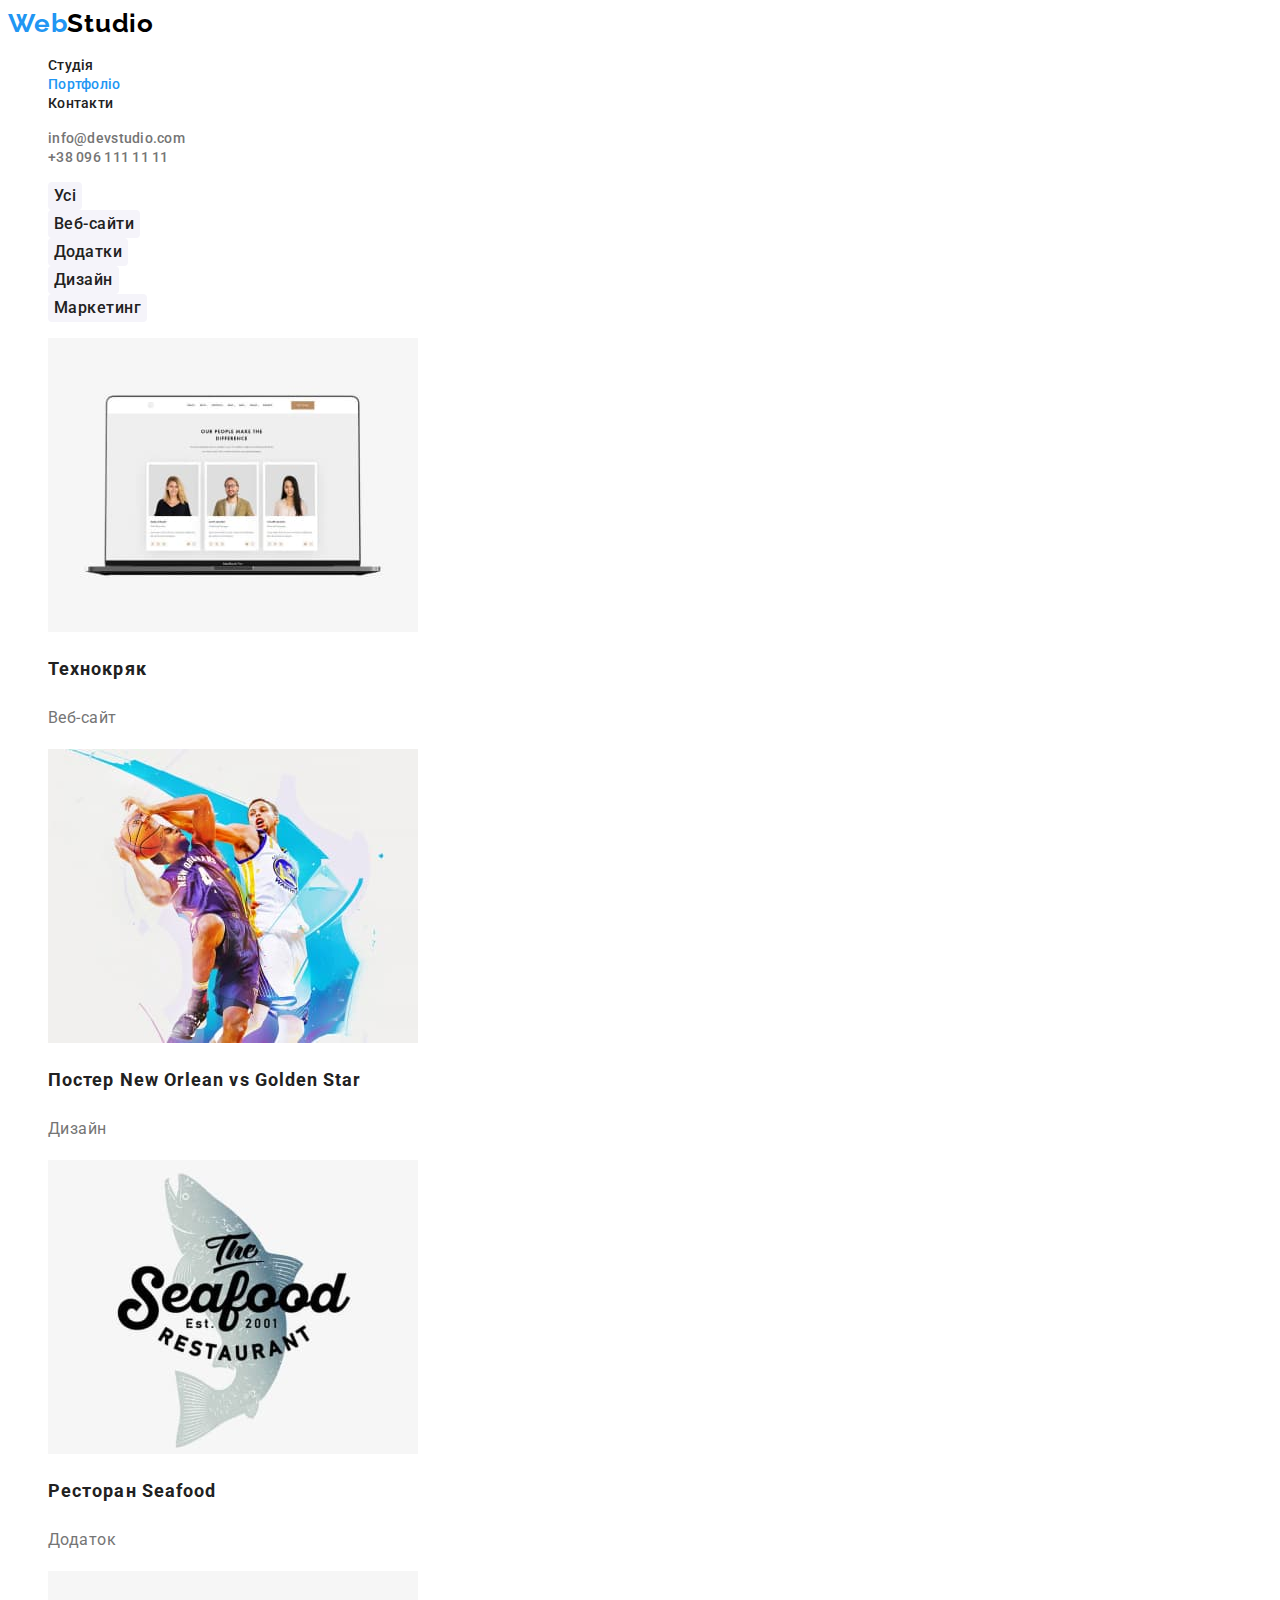
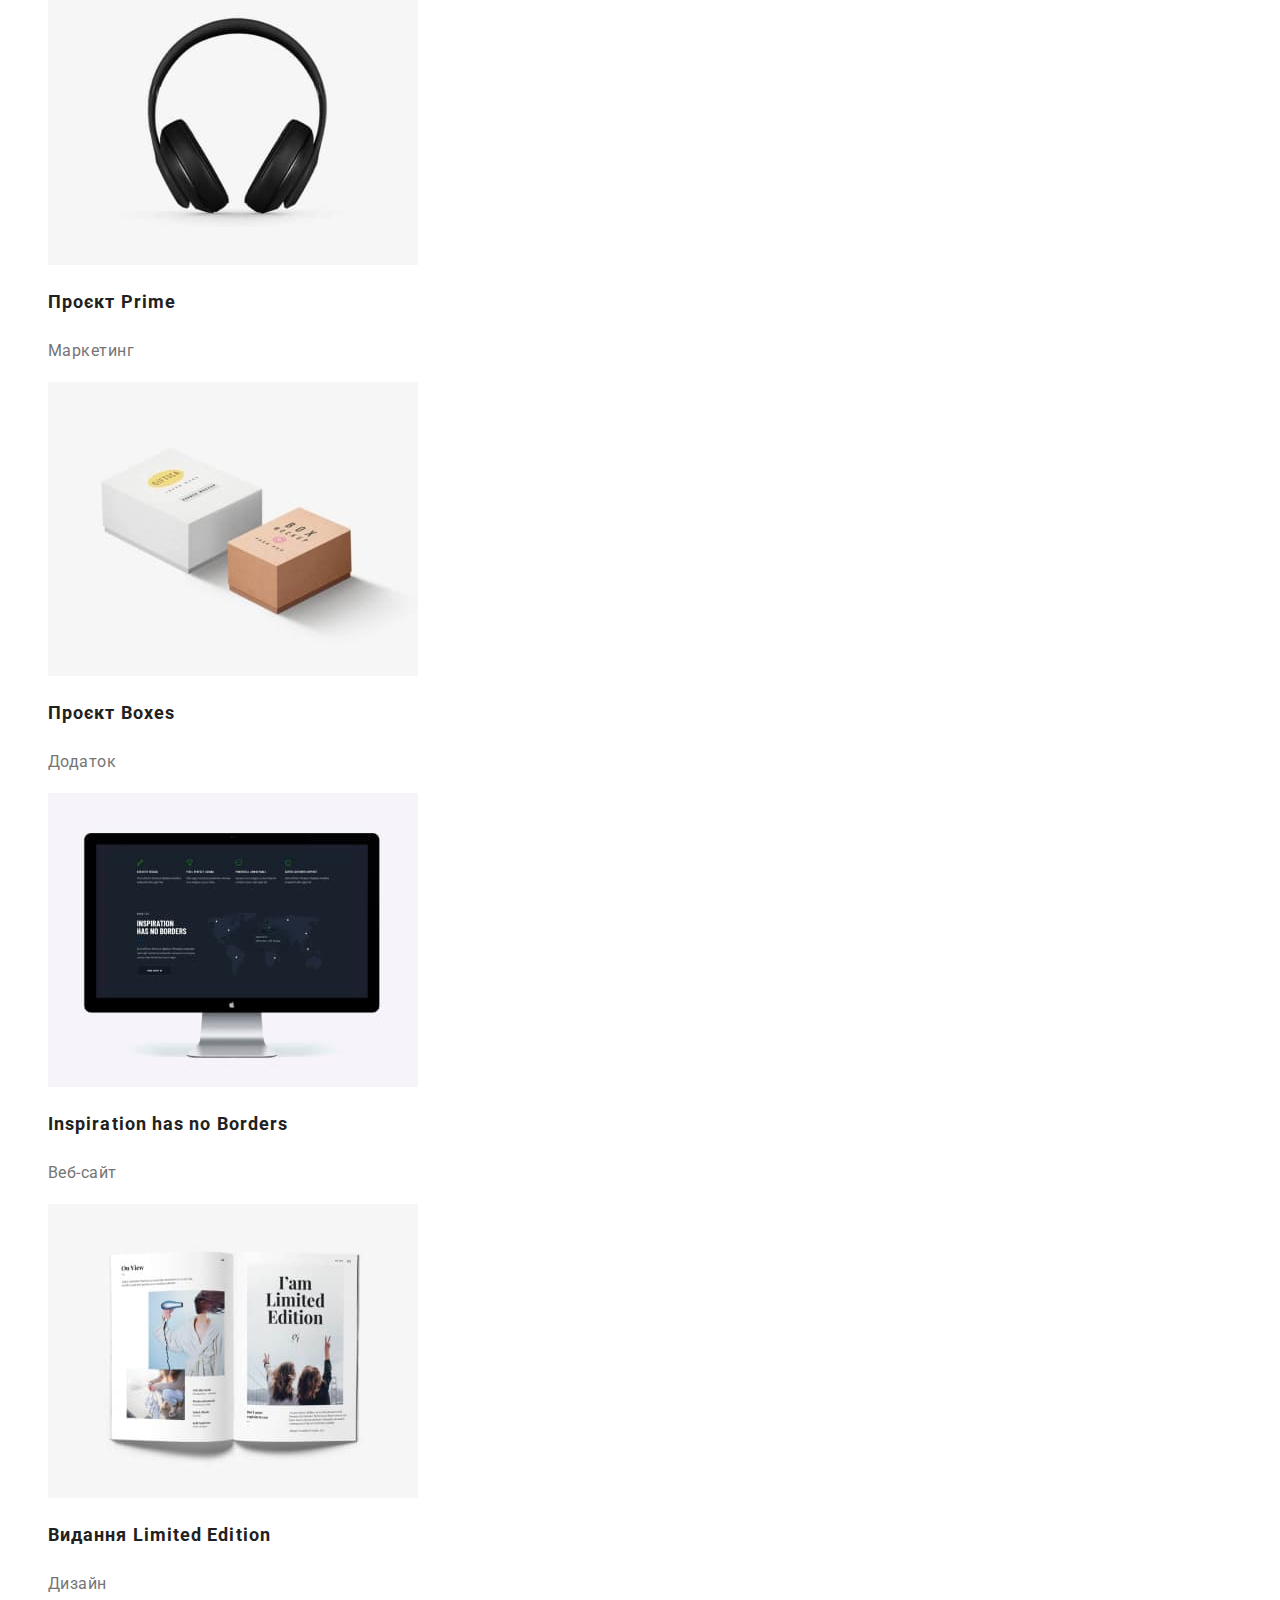
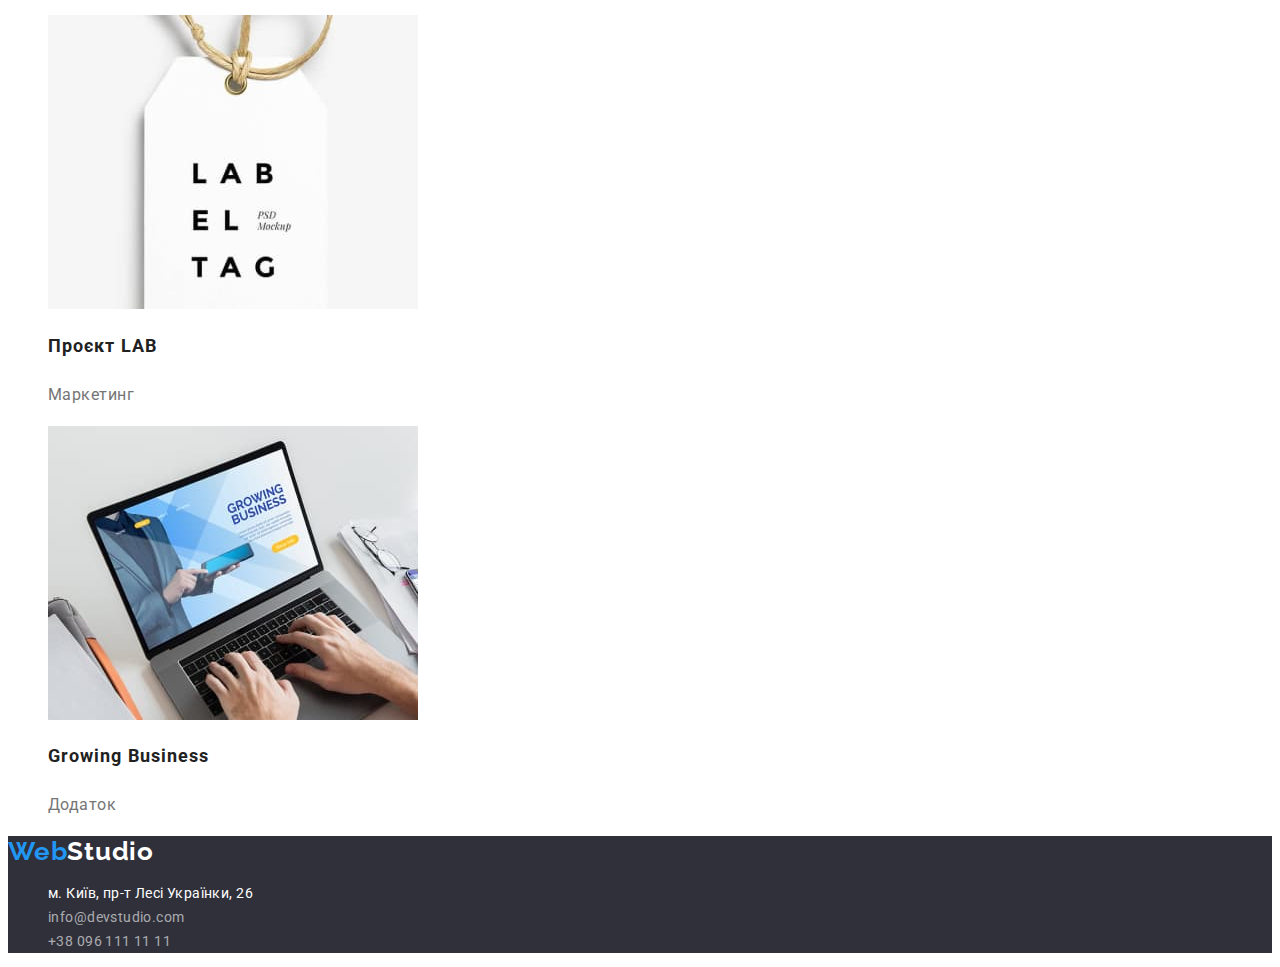
==== portfolio.html @ a33e12a1 "копія до goit-markup-hw-03" ====
<!DOCTYPE html>
<html lang="en">

<head>
    <meta charset="UTF-8">
    <meta http-equiv="X-UA-Compatible" content="IE=edge">
    <meta name="viewport" content="width=device-width, initial-scale=1.0">
    <title>Portfolio</title>
    <link rel="stylesheet" href="./css/styles.css">
    <link rel="preconnect" href="https://fonts.googleapis.com">
    <link rel="preconnect" href="https://fonts.gstatic.com" crossorigin>
    <link
        href="https://fonts.googleapis.com/css2?family=Raleway:wght@700&family=Roboto:wght@400;500;700;900&display=swap"
        rel="stylesheet">
</head>

<body>

    <!-- Шапка -->

    <header class="header">
        <a href="./index.html" class="logo" lang="en-GB">Web<span class="header-logo">Studio</span></a>
        <nav>
            <ul class="list">
                <li><a href="./index.html" class="header-navigation link">Студія</a></li>
                <li><a href="./portfolio.html" class="header-navigation link current">Портфоліо</a></li>
                <li><a href="" class="header-navigation link">Контакти</a></li>
            </ul>
        </nav>
        <ul class="list">
            <li><a href="mailto:info@devstudio.com" class="header-contacts link">info@devstudio.com</a></li>
            <li><a href="tel:+380961111111" class="header-contacts link">+38 096 111 11 11</a></li>
        </ul>
    </header>

    <!-- Головний контент -->

    <main>
        <section class="section">
            <ul class="list">
                <li><button class="filter" type="button">Усі</button></li>
                <li><button class="filter" type="button">Веб-сайти</button></li>
                <li><button class="filter" type="button">Додатки</button></li>
                <li><button class="filter" type="button">Дизайн</button></li>
                <li><button class="filter" type="button">Маркетинг</button></li>
            </ul>


            <h1 class="visually-hidden">Портфоліо</h1>
            <ul class="portfolio list">
                <li>
                    <a href="" class="link">
                        <img src="./images/portfolio/tech.jpg" alt="Команда розробників" width="370">
                        <h2 class="portfolio-title">Технокряк</h2>
                        <p class="portfolio-text">Веб-сайт</p>
                    </a>
                </li>
                <li>
                    <a href="" class="link">
                        <img src="./images/portfolio/poster.jpg" alt="Постер з баскетболістами">
                        <h2 class="portfolio-title">Постер <span lang="en-GB">New Orlean vs Golden Star</span></h2>
                        <p class="portfolio-text">Дизайн</p>
                    </a>
                </li>
                <li>
                    <a href="" class="link">
                        <img src="./images/portfolio/restaurant.jpg" alt="Логотип ресторану" width="370">
                        <h2 class="portfolio-title">Ресторан <span lang="en-GB">Seafood</span></h2>
                        <p class="portfolio-text">Додаток</p>
                    </a>
                </li>
                <li>
                    <a href="" class="link">
                        <img src="./images/portfolio/project-prime.jpg" alt="Навушники для ПК" width="370">
                        <h2 class="portfolio-title">Проєкт <span lang="en-GB">Prime</span></h2>
                        <p class="portfolio-text">Маркетинг</p>
                    </a>
                </li>
                <li>
                    <a href="" class="link">
                        <img src="./images/portfolio/project-boxes.jpg" alt="Дві коробки" width="370">
                        <h2 class="portfolio-title">Проєкт <span lang="en-GB">Boxes</span></h2>
                        <p class="portfolio-text">Додаток</p>
                    </a>
                </li>
                <li>
                    <a href="" class="link">
                        <img src="./images/portfolio/inspiration.jpg" alt="Переваги компанії" width="370">
                        <h2 class="portfolio-title"><span lang="en-GB">Inspiration has no Borders</span></h2>
                        <p class="portfolio-text">Веб-сайт</p>
                    </a>
                </li>
                <li>
                    <a href="" class="link">
                        <img src="./images/portfolio/limited-edition.jpg" alt="Відкрита книга" width="370">
                        <h2 class="portfolio-title">Видання <span lang="en-GB">Limited Edition</span></h2>
                        <p class="portfolio-text">Дизайн</p>
                    </a>
                </li>
                <li>
                    <a href="" class="link">
                        <img src="./images/portfolio/project-lab.jpg" alt="Бірка товару" width="370">
                        <h2 class="portfolio-title">Проєкт <span lang="en-GB">LAB</span></h2>
                        <p class="portfolio-text">Маркетинг</p>
                    </a>
                </li>
                <li>
                    <a href="" class="link">
                        <img src="./images/portfolio/growing-business.jpg" alt="Ноутбук" width="370">
                        <h2 class="portfolio-title"><span lang="en-GB">Growing Business</span></h2>
                        <p class="portfolio-text">Додаток</p>
                    </a>
                </li>
            </ul>

        </section>
    </main>

    <!-- Футер -->

    <footer class="footer">
        <a href="./index.html" class="logo">Web<span class="footer-logo">Studio</span></a>
        <address class="adress">
            <ul class="list">
                <li><a href="https://goo.gl/maps/ipA3boGMYqaAEkKq8" class="footer-adress link">м. Київ, пр-т Лесі
                        Українки,
                        26</a></li>
                <li><a href="mailto:info@devstudio.com" class="footer-mail link">info@devstudio.com</a></li>
                <li><a href="tel:+380961111111" class="footer-phone link">+38 096 111 11 11</a></li>
            </ul>

        </address>
    </footer>
</body>

</html>
---- css/styles.css ----
/* чорний колір заголовків #212121 */
/* білий колір тексту #FFFFFF */
/* чорний колір лого "Studio" #000000 */
/* синій колір акценту + лого "WEB" #2196F3 */
/* колір посилання і телефону в шапці + параграфи #757575 */
/* колір посилання і телефону в футері rgba(255, 255, 255, 0.6) */

:root {
	--main-text: #212121;
	--accent: #2196f3;
	--logo-header: #000000;
	--white-color: #ffffff;
	--background-color: #f5f4fa;
	--secondary-text: #757575;
	--white-trasparent: rgba(255, 255, 255, 0.6);
	--footer-background-color: #2f303a;
	--button-background-hover: #188ce8;
}

body {
	font-family: Roboto, sans-serif;
	font-weight: 400;
	color: var(--main-text);
	background-color: var(--white-color);
}

.list {
	list-style: none;
}

.link,
.logo {
	text-decoration: none;
}

.link:hover,
.link:focus {
	color: var(--accent);
}

.link.current {
	color: var(--accent);
}

.section-title {
	font-weight: 700;
	font-size: 36px;
	line-height: calc(42 / 36);
	text-align: center;
	letter-spacing: 0.03em;
}

.logo {
	font-family: Raleway, sans-serif;
	font-weight: 700;
	font-size: 26px;
	line-height: calc(31 / 26);
	letter-spacing: 0.03em;
	color: var(--accent);
}

/*  Шапка  */

.header-logo {
	color: var(--logo-header);
}

.header-navigation {
	color: var(--main-text);
}

.header-contacts {
	color: var(--secondary-text);
}

.header-navigation,
.header-contacts {
	font-weight: 500;
	font-size: 14px;
	line-height: calc(16 / 14);
	letter-spacing: 0.02em;
}

/*  Шапка  */

/* Герой */

.background {
	background-color: var(--footer-background-color);
}

.hero-title {
	font-weight: 900;
	font-size: 44px;
	line-height: calc(60 / 44);
	text-align: center;
	letter-spacing: 0.06em;
	text-transform: uppercase;
	color: var(--white-color);
}

.hero-button {
	font-family: inherit;
	font-weight: 700;
	font-size: 16px;
	line-height: calc(30 / 16);
	letter-spacing: 0.06em;
	color: var(--background-color);
	background: var(--accent);
	border-radius: 4px;
	border: 0;
	cursor: pointer;
}
.hero-button:hover,
.hero-button:focus {
	background-color: var(--button-background-hover);
}

/* Герой */

/* Блок Особливості */

.visually-hidden {
	position: absolute;
	white-space: nowrap;
	width: 1px;
	height: 1px;
	overflow: hidden;
	border: 0;
	padding: 0;
	clip: rect(0 0 0 0);
	clip-path: inset(50%);
	margin: -1px;
}

.feature-title {
	font-weight: 700;
	font-size: 14px;
	line-height: calc(16 / 14);
	letter-spacing: 0.03em;
	text-transform: uppercase;
}

.feature-text {
	color: var(--secondary-text);
	font-size: 14px;
	line-height: calc(24 / 14);
	letter-spacing: 0.03em;
}

/* Блок Чим ми займаємось */

/* Наша команда */

.secondary-background {
	background-color: var(--background-color);
}
.team-title {
	font-weight: 500;
	font-size: 16px;
	line-height: calc(19 / 16);
	letter-spacing: 0.03em;
	text-align: center;
}

.team-text {
	color: var(--secondary-text);
	font-size: 16px;
	line-height: calc(19 / 16);
	letter-spacing: 0.03em;
	text-align: center;
}

/* Наша команда */

/* Футер */

.footer-logo {
	color: var(--white-color);
}

.footer-adress {
	color: var(--white-color);
}

.footer-mail,
.footer-phone {
	color: var(--white-trasparent);
}

.footer {
	font-size: 14px;
	line-height: calc(24 / 14);
	letter-spacing: 0.03em;
	background-color: var(--footer-background-color);
}

.adress {
	font-style: normal;
}
/* Футер */

/* Портфоліо */

.filter {
	font-family: inherit;
	color: var(--main-text);
	font-weight: 500;
	font-size: 16px;
	line-height: calc(26 / 16);
	letter-spacing: 0.03em;
	background: var(--background-color);
	border-radius: 4px;
	border: 0;
	cursor: pointer;
}

.filter:hover,
.filter:focus {
	color: var(--white-color);
	background: var(--accent);
}

.portfolio-title {
	color: var(--main-text);
	font-weight: 700;
	font-size: 18px;
	line-height: calc(36 / 18);
	letter-spacing: 0.06em;
}

.portfolio-text {
	color: var(--secondary-text);
	font-size: 16px;
	line-height: calc(30 / 16);
	letter-spacing: 0.03em;
}

/* Портфоліо */
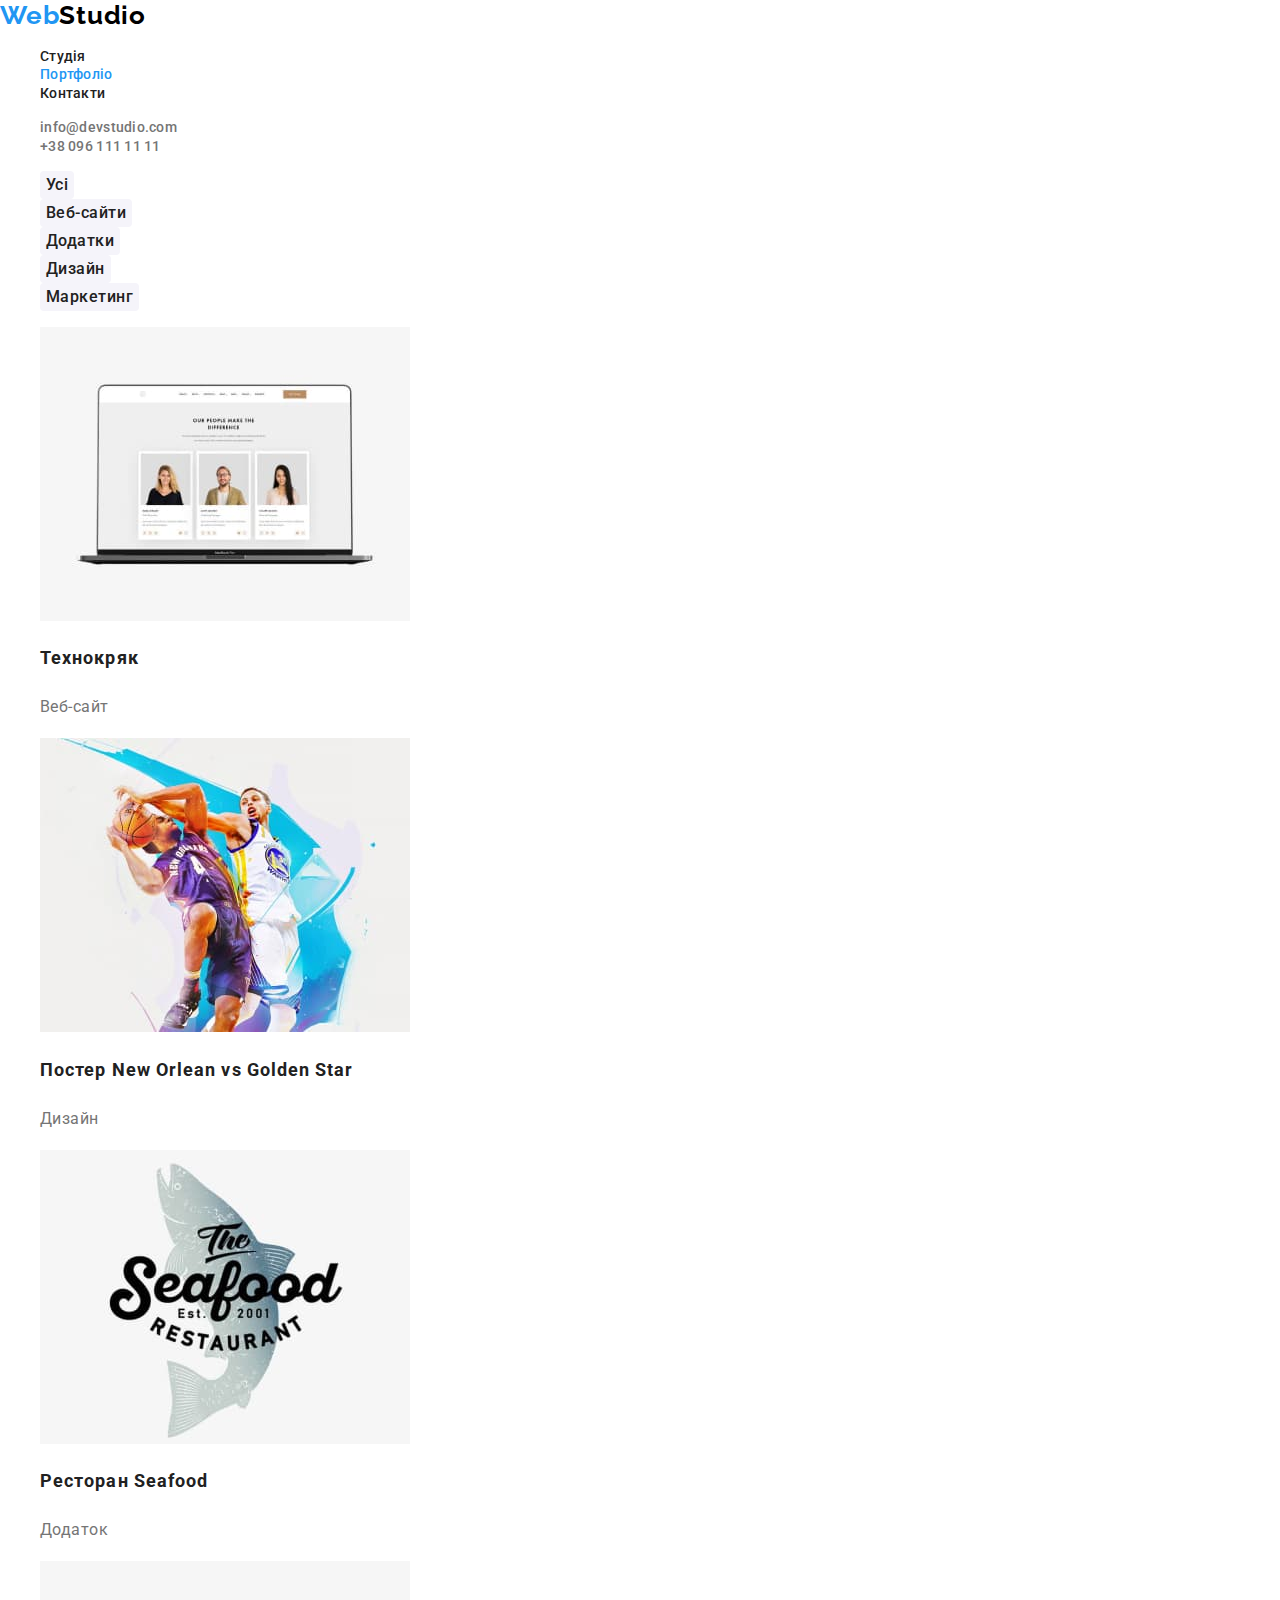
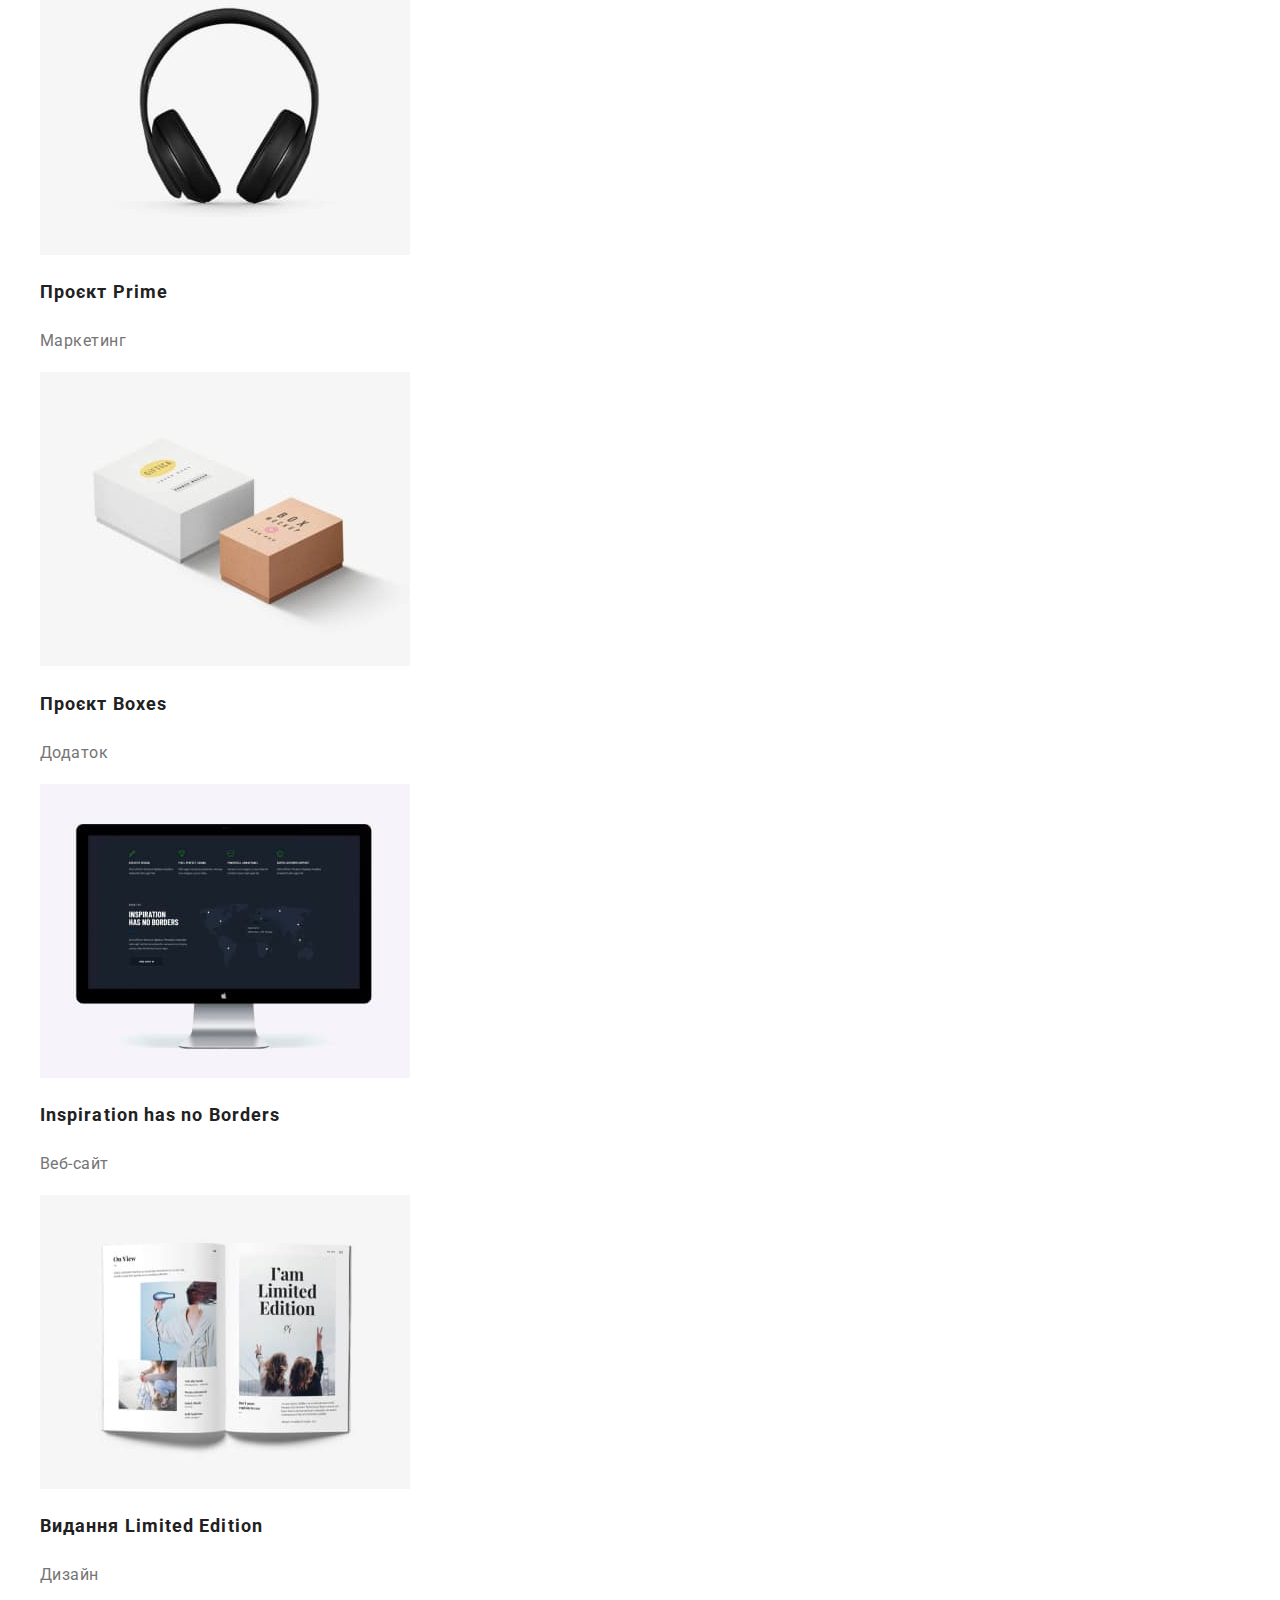
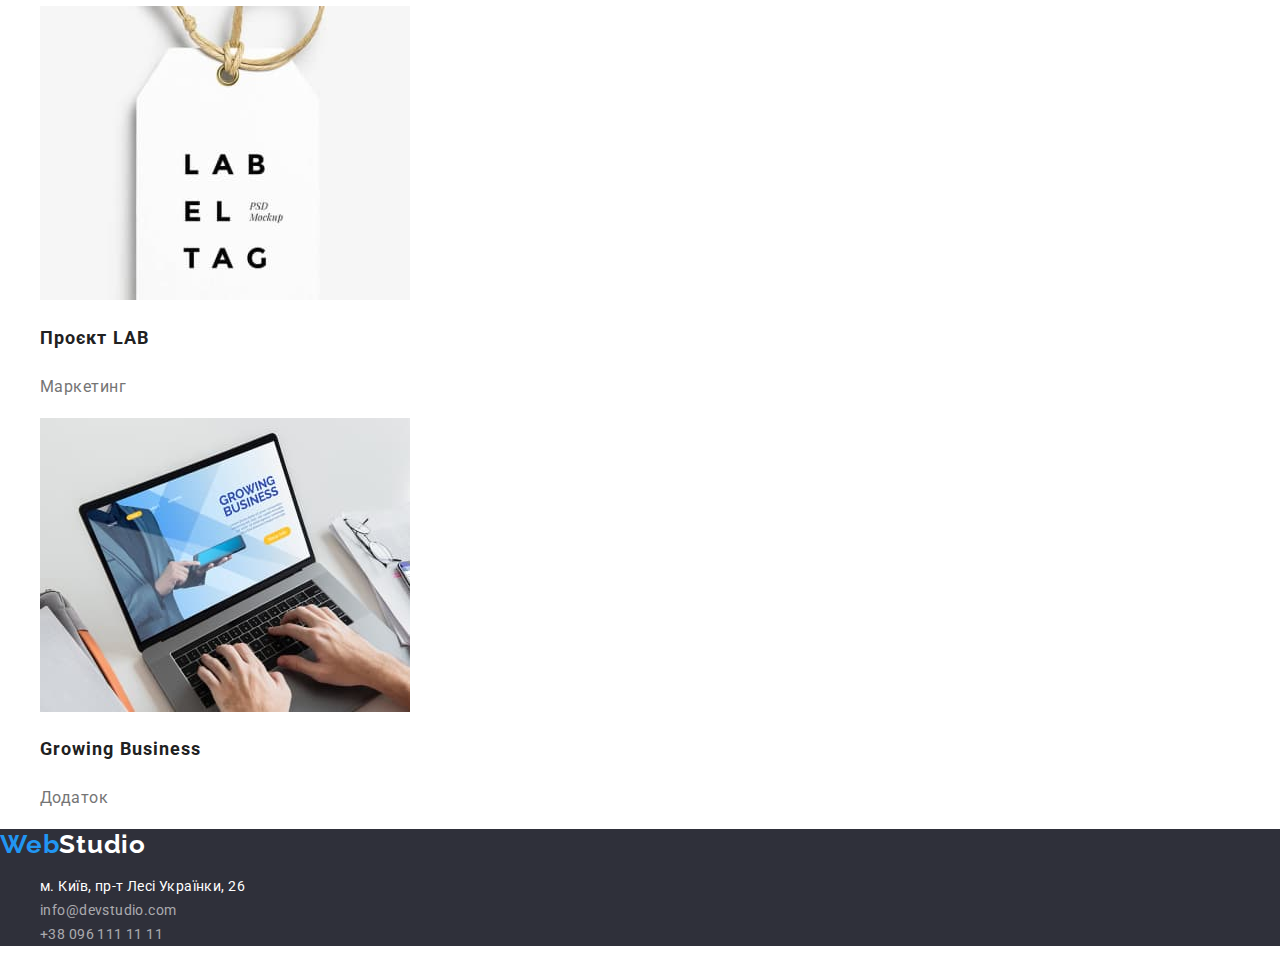
==== commit 5d19270a: "normalize.css" ====
--- a/portfolio.html
+++ b/portfolio.html
@@ -6,6 +6,8 @@
     <meta http-equiv="X-UA-Compatible" content="IE=edge">
     <meta name="viewport" content="width=device-width, initial-scale=1.0">
     <title>Portfolio</title>
+    <link rel="stylesheet"
+        href="https://cdnjs.cloudflare.com/ajax/libs/modern-normalize/1.0.0/modern-normalize.min.css" />
     <link rel="stylesheet" href="./css/styles.css">
     <link rel="preconnect" href="https://fonts.googleapis.com">
     <link rel="preconnect" href="https://fonts.gstatic.com" crossorigin>
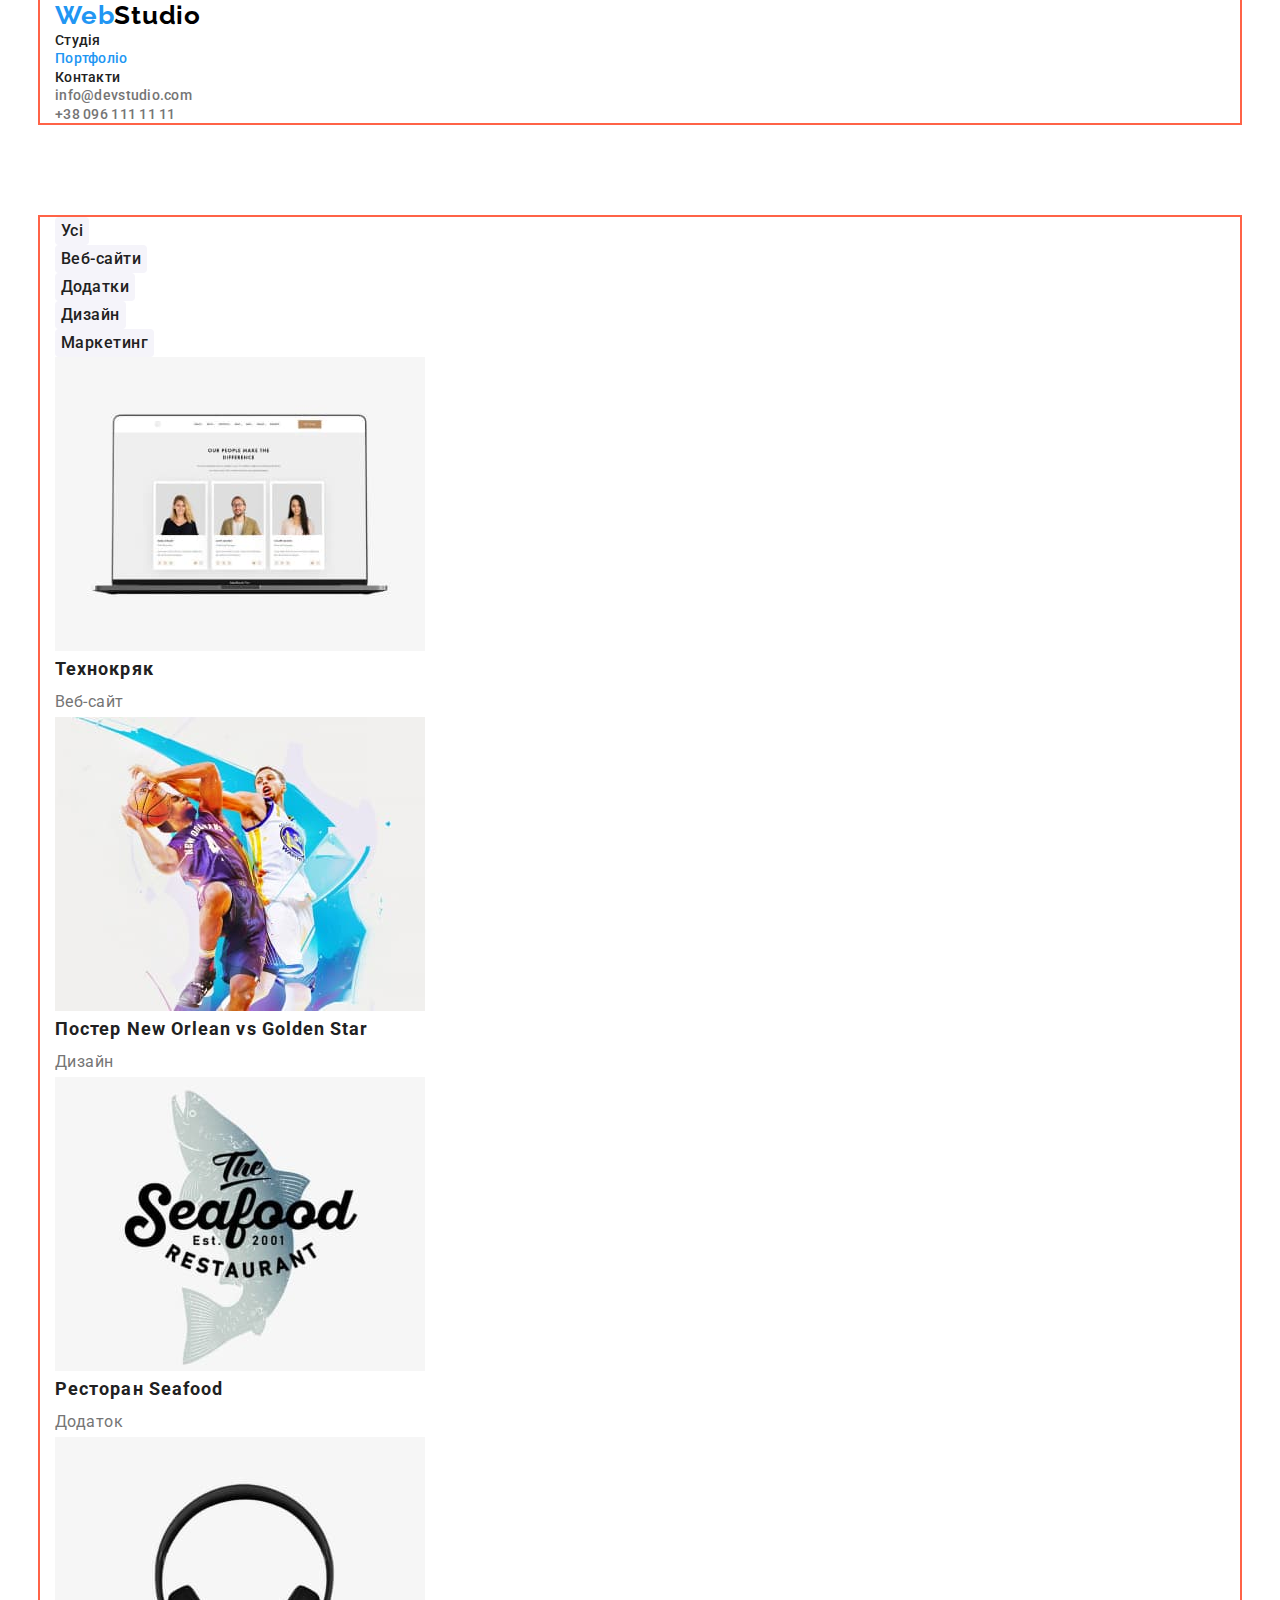
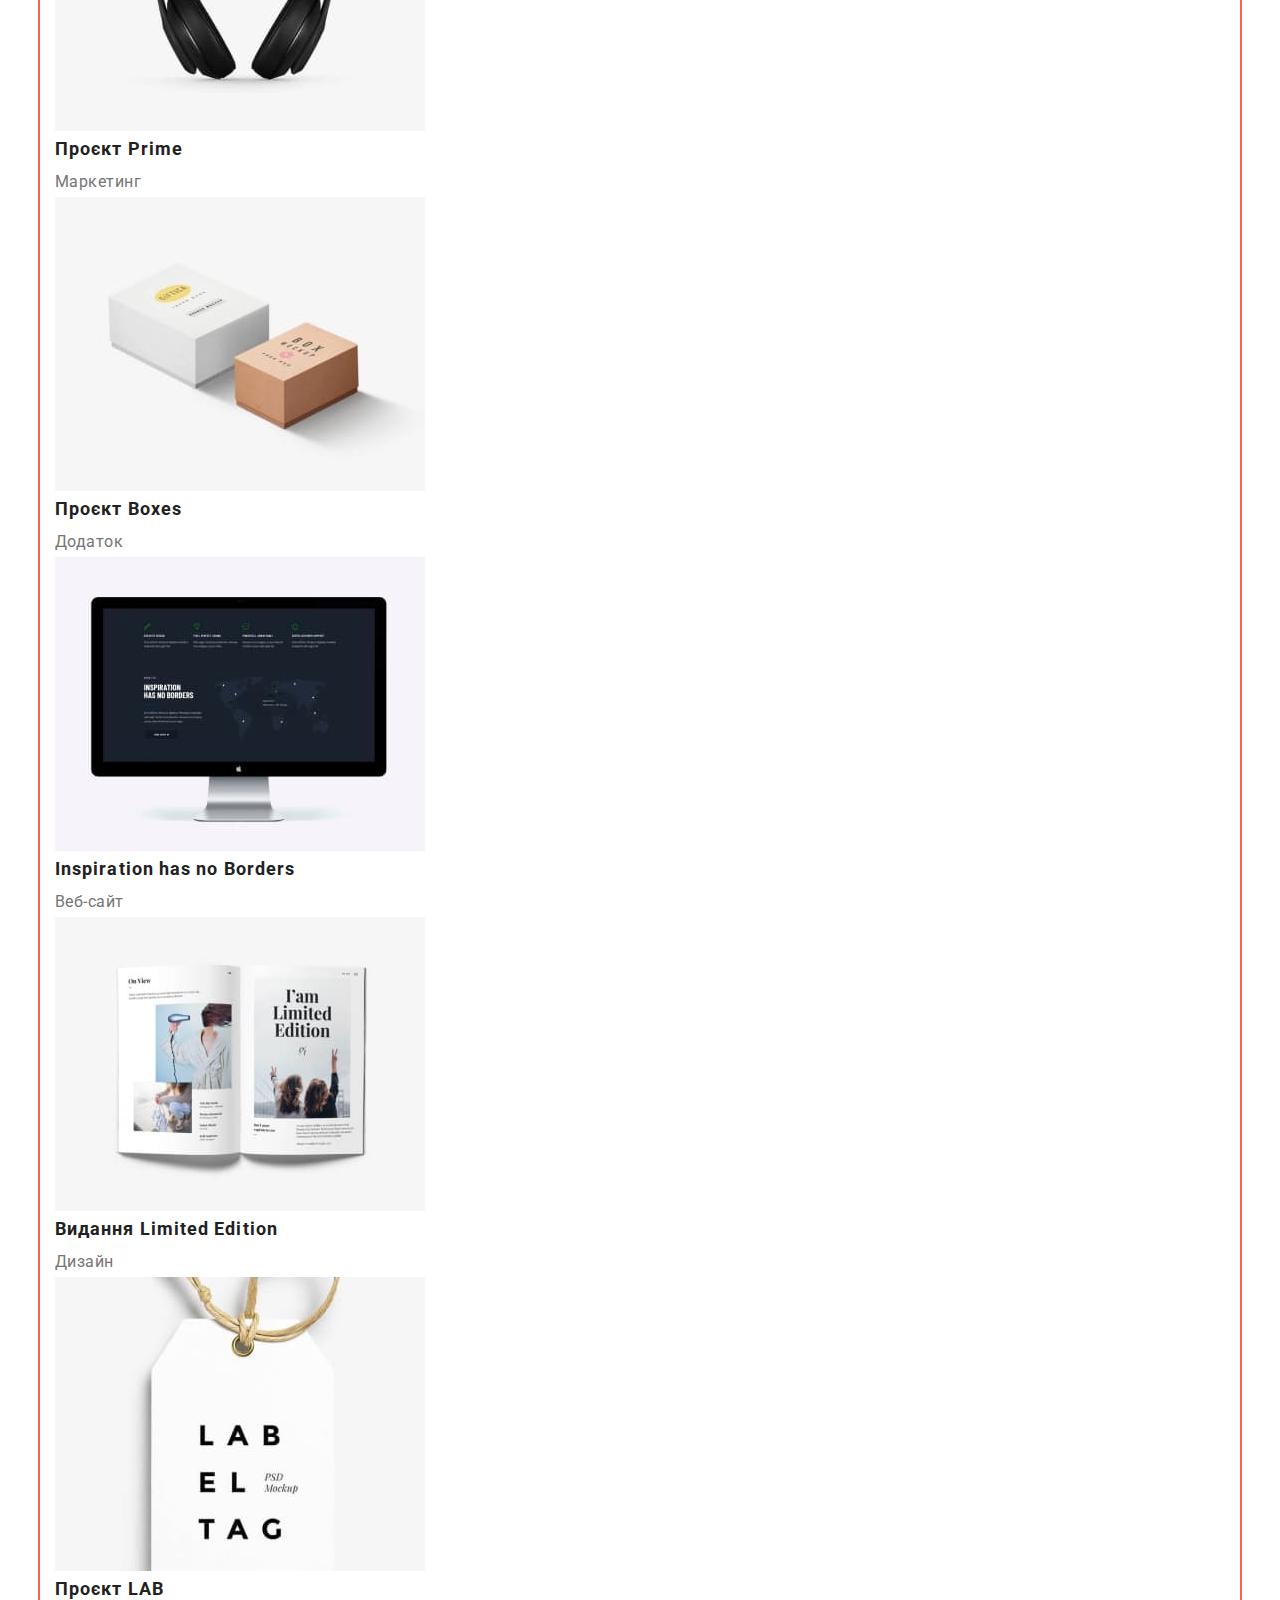
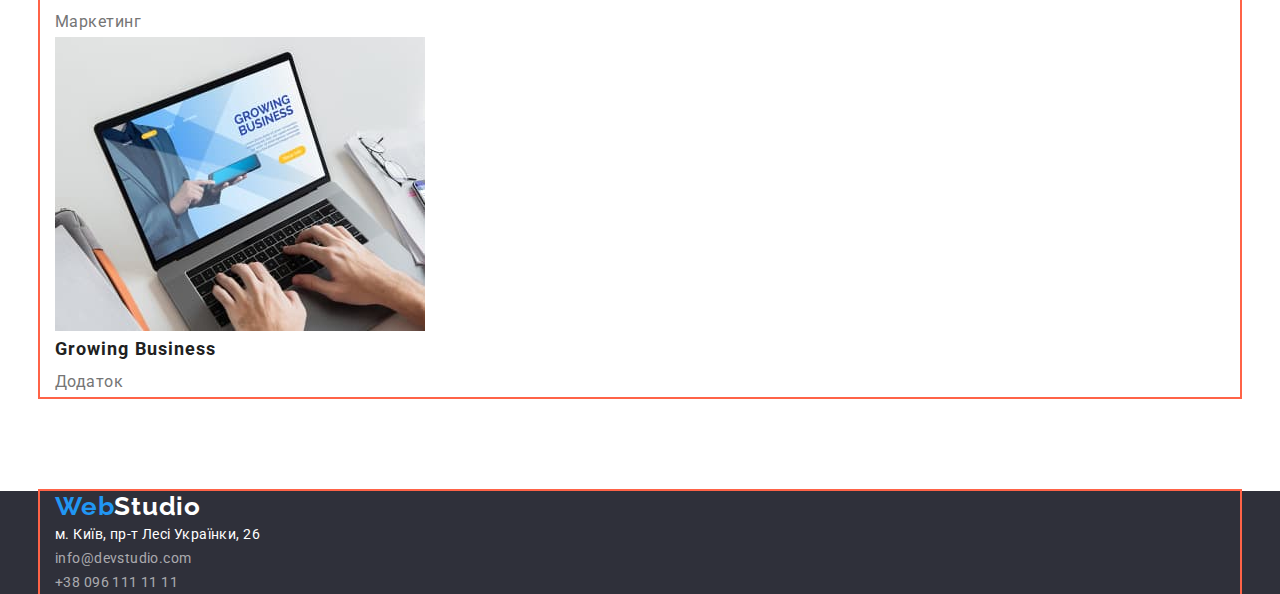
==== commit 1e5c929c: "Зроблена базова розмітка по блоковій моделі" ====
--- a/portfolio.html
+++ b/portfolio.html
@@ -7,7 +7,7 @@
     <meta name="viewport" content="width=device-width, initial-scale=1.0">
     <title>Portfolio</title>
     <link rel="stylesheet"
-        href="https://cdnjs.cloudflare.com/ajax/libs/modern-normalize/1.0.0/modern-normalize.min.css" />
+        href="https://cdnjs.cloudflare.com/ajax/libs/modern-normalize/1.1.0/modern-normalize.min.css" />
     <link rel="stylesheet" href="./css/styles.css">
     <link rel="preconnect" href="https://fonts.googleapis.com">
     <link rel="preconnect" href="https://fonts.gstatic.com" crossorigin>
@@ -21,117 +21,124 @@
     <!-- Шапка -->
 
     <header class="header">
-        <a href="./index.html" class="logo" lang="en-GB">Web<span class="header-logo">Studio</span></a>
-        <nav>
+        <div class="container">
+            <a href="./index.html" class="logo header-logo" lang="en-GB">Web<span
+                    class="header-logo-accent">Studio</span></a>
+            <nav>
+                <ul class="list">
+                    <li><a href="./index.html" class="header-navigation link">Студія</a></li>
+                    <li><a href="./portfolio.html" class="header-navigation link current">Портфоліо</a></li>
+                    <li><a href="" class="header-navigation link">Контакти</a></li>
+                </ul>
+            </nav>
             <ul class="list">
-                <li><a href="./index.html" class="header-navigation link">Студія</a></li>
-                <li><a href="./portfolio.html" class="header-navigation link current">Портфоліо</a></li>
-                <li><a href="" class="header-navigation link">Контакти</a></li>
+                <li><a href="mailto:info@devstudio.com" class="header-contacts link">info@devstudio.com</a></li>
+                <li><a href="tel:+380961111111" class="header-contacts link">+38 096 111 11 11</a></li>
             </ul>
-        </nav>
-        <ul class="list">
-            <li><a href="mailto:info@devstudio.com" class="header-contacts link">info@devstudio.com</a></li>
-            <li><a href="tel:+380961111111" class="header-contacts link">+38 096 111 11 11</a></li>
-        </ul>
+        </div>
     </header>
 
     <!-- Головний контент -->
 
     <main>
+
         <section class="section">
-            <ul class="list">
-                <li><button class="filter" type="button">Усі</button></li>
-                <li><button class="filter" type="button">Веб-сайти</button></li>
-                <li><button class="filter" type="button">Додатки</button></li>
-                <li><button class="filter" type="button">Дизайн</button></li>
-                <li><button class="filter" type="button">Маркетинг</button></li>
-            </ul>
+            <div class="container">
+                <ul class="list">
+                    <li><button class="filter" type="button">Усі</button></li>
+                    <li><button class="filter" type="button">Веб-сайти</button></li>
+                    <li><button class="filter" type="button">Додатки</button></li>
+                    <li><button class="filter" type="button">Дизайн</button></li>
+                    <li><button class="filter" type="button">Маркетинг</button></li>
+                </ul>
 
 
-            <h1 class="visually-hidden">Портфоліо</h1>
-            <ul class="portfolio list">
-                <li>
-                    <a href="" class="link">
-                        <img src="./images/portfolio/tech.jpg" alt="Команда розробників" width="370">
-                        <h2 class="portfolio-title">Технокряк</h2>
-                        <p class="portfolio-text">Веб-сайт</p>
-                    </a>
-                </li>
-                <li>
-                    <a href="" class="link">
-                        <img src="./images/portfolio/poster.jpg" alt="Постер з баскетболістами">
-                        <h2 class="portfolio-title">Постер <span lang="en-GB">New Orlean vs Golden Star</span></h2>
-                        <p class="portfolio-text">Дизайн</p>
-                    </a>
-                </li>
-                <li>
-                    <a href="" class="link">
-                        <img src="./images/portfolio/restaurant.jpg" alt="Логотип ресторану" width="370">
-                        <h2 class="portfolio-title">Ресторан <span lang="en-GB">Seafood</span></h2>
-                        <p class="portfolio-text">Додаток</p>
-                    </a>
-                </li>
-                <li>
-                    <a href="" class="link">
-                        <img src="./images/portfolio/project-prime.jpg" alt="Навушники для ПК" width="370">
-                        <h2 class="portfolio-title">Проєкт <span lang="en-GB">Prime</span></h2>
-                        <p class="portfolio-text">Маркетинг</p>
-                    </a>
-                </li>
-                <li>
-                    <a href="" class="link">
-                        <img src="./images/portfolio/project-boxes.jpg" alt="Дві коробки" width="370">
-                        <h2 class="portfolio-title">Проєкт <span lang="en-GB">Boxes</span></h2>
-                        <p class="portfolio-text">Додаток</p>
-                    </a>
-                </li>
-                <li>
-                    <a href="" class="link">
-                        <img src="./images/portfolio/inspiration.jpg" alt="Переваги компанії" width="370">
-                        <h2 class="portfolio-title"><span lang="en-GB">Inspiration has no Borders</span></h2>
-                        <p class="portfolio-text">Веб-сайт</p>
-                    </a>
-                </li>
-                <li>
-                    <a href="" class="link">
-                        <img src="./images/portfolio/limited-edition.jpg" alt="Відкрита книга" width="370">
-                        <h2 class="portfolio-title">Видання <span lang="en-GB">Limited Edition</span></h2>
-                        <p class="portfolio-text">Дизайн</p>
-                    </a>
-                </li>
-                <li>
-                    <a href="" class="link">
-                        <img src="./images/portfolio/project-lab.jpg" alt="Бірка товару" width="370">
-                        <h2 class="portfolio-title">Проєкт <span lang="en-GB">LAB</span></h2>
-                        <p class="portfolio-text">Маркетинг</p>
-                    </a>
-                </li>
-                <li>
-                    <a href="" class="link">
-                        <img src="./images/portfolio/growing-business.jpg" alt="Ноутбук" width="370">
-                        <h2 class="portfolio-title"><span lang="en-GB">Growing Business</span></h2>
-                        <p class="portfolio-text">Додаток</p>
-                    </a>
-                </li>
-            </ul>
+                <h1 class="visually-hidden">Портфоліо</h1>
+                <ul class="portfolio list">
+                    <li>
+                        <a href="" class="link">
+                            <img src="./images/portfolio/tech.jpg" alt="Команда розробників" width="370">
+                            <h2 class="portfolio-title">Технокряк</h2>
+                            <p class="portfolio-text">Веб-сайт</p>
+                        </a>
+                    </li>
+                    <li>
+                        <a href="" class="link">
+                            <img src="./images/portfolio/poster.jpg" alt="Постер з баскетболістами">
+                            <h2 class="portfolio-title">Постер <span lang="en-GB">New Orlean vs Golden Star</span></h2>
+                            <p class="portfolio-text">Дизайн</p>
+                        </a>
+                    </li>
+                    <li>
+                        <a href="" class="link">
+                            <img src="./images/portfolio/restaurant.jpg" alt="Логотип ресторану" width="370">
+                            <h2 class="portfolio-title">Ресторан <span lang="en-GB">Seafood</span></h2>
+                            <p class="portfolio-text">Додаток</p>
+                        </a>
+                    </li>
+                    <li>
+                        <a href="" class="link">
+                            <img src="./images/portfolio/project-prime.jpg" alt="Навушники для ПК" width="370">
+                            <h2 class="portfolio-title">Проєкт <span lang="en-GB">Prime</span></h2>
+                            <p class="portfolio-text">Маркетинг</p>
+                        </a>
+                    </li>
+                    <li>
+                        <a href="" class="link">
+                            <img src="./images/portfolio/project-boxes.jpg" alt="Дві коробки" width="370">
+                            <h2 class="portfolio-title">Проєкт <span lang="en-GB">Boxes</span></h2>
+                            <p class="portfolio-text">Додаток</p>
+                        </a>
+                    </li>
+                    <li>
+                        <a href="" class="link">
+                            <img src="./images/portfolio/inspiration.jpg" alt="Переваги компанії" width="370">
+                            <h2 class="portfolio-title"><span lang="en-GB">Inspiration has no Borders</span></h2>
+                            <p class="portfolio-text">Веб-сайт</p>
+                        </a>
+                    </li>
+                    <li>
+                        <a href="" class="link">
+                            <img src="./images/portfolio/limited-edition.jpg" alt="Відкрита книга" width="370">
+                            <h2 class="portfolio-title">Видання <span lang="en-GB">Limited Edition</span></h2>
+                            <p class="portfolio-text">Дизайн</p>
+                        </a>
+                    </li>
+                    <li>
+                        <a href="" class="link">
+                            <img src="./images/portfolio/project-lab.jpg" alt="Бірка товару" width="370">
+                            <h2 class="portfolio-title">Проєкт <span lang="en-GB">LAB</span></h2>
+                            <p class="portfolio-text">Маркетинг</p>
+                        </a>
+                    </li>
+                    <li>
+                        <a href="" class="link">
+                            <img src="./images/portfolio/growing-business.jpg" alt="Ноутбук" width="370">
+                            <h2 class="portfolio-title"><span lang="en-GB">Growing Business</span></h2>
+                            <p class="portfolio-text">Додаток</p>
+                        </a>
+                    </li>
+                </ul>
 
         </section>
+        </div>
     </main>
 
     <!-- Футер -->
 
     <footer class="footer">
-        <a href="./index.html" class="logo">Web<span class="footer-logo">Studio</span></a>
-        <address class="adress">
-            <ul class="list">
-                <li><a href="https://goo.gl/maps/ipA3boGMYqaAEkKq8" class="footer-adress link">м. Київ, пр-т Лесі
-                        Українки,
-                        26</a></li>
-                <li><a href="mailto:info@devstudio.com" class="footer-mail link">info@devstudio.com</a></li>
-                <li><a href="tel:+380961111111" class="footer-phone link">+38 096 111 11 11</a></li>
-            </ul>
-
-        </address>
+        <div class="container">
+            <a href="./index.html" class="logo footer-logo">Web<span class="footer-logo-accent">Studio</span></a>
+            <address class="address">
+                <ul class="list">
+                    <li><a href="https://goo.gl/maps/ipA3boGMYqaAEkKq8" class="footer-address link">м. Київ, пр-т Лесі
+                            Українки,
+                            26</a></li>
+                    <li><a href="mailto:info@devstudio.com" class="footer-mail link">info@devstudio.com</a></li>
+                    <li><a href="tel:+380961111111" class="footer-phone link">+38 096 111 11 11</a></li>
+                </ul>
+            </address>
+        </div>
     </footer>
 </body>
 
--- a/css/styles.css
+++ b/css/styles.css
@@ -24,8 +24,24 @@
 	background-color: var(--white-color);
 }
 
+h1,
+h2,
+h3,
+h4,
+h5,
+h6,
+p {
+	margin: 0;
+}
+
+img {
+	display: block;
+}
+
 .list {
 	list-style: none;
+	padding: 0;
+	margin: 0;
 }
 
 .link,
@@ -42,7 +58,13 @@
 	color: var(--accent);
 }
 
+.section {
+	padding-top: 94px;
+	padding-bottom: 94px;
+}
+
 .section-title {
+	padding-bottom: 50px;
 	font-weight: 700;
 	font-size: 36px;
 	line-height: calc(42 / 36);
@@ -56,12 +78,26 @@
 	font-size: 26px;
 	line-height: calc(31 / 26);
 	letter-spacing: 0.03em;
+
 	color: var(--accent);
 }
 
+.container {
+	padding-left: 15px;
+	padding-right: 15px;
+	margin-left: auto;
+	margin-right: auto;
+	width: 1200px;
+
+	outline: 2px solid tomato;
+}
+.section.padding-bottom {
+	padding-bottom: 0;
+}
+
 /*  Шапка  */
 
-.header-logo {
+.header-logo-accent {
 	color: var(--logo-header);
 }
 
@@ -81,15 +117,25 @@
 	letter-spacing: 0.02em;
 }
 
+.header-logo {
+	display: inline-block;
+}
+
 /*  Шапка  */
 
 /* Герой */
+
+.hero {
+	text-align: center;
+}
 
 .background {
 	background-color: var(--footer-background-color);
 }
 
 .hero-title {
+	margin-top: 0;
+	margin-bottom: 30px;
 	font-weight: 900;
 	font-size: 44px;
 	line-height: calc(60 / 44);
@@ -110,7 +156,11 @@
 	border-radius: 4px;
 	border: 0;
 	cursor: pointer;
-}
+	padding: 10px 32px;
+	min-width: 216px;
+	text-align: center;
+}
+
 .hero-button:hover,
 .hero-button:focus {
 	background-color: var(--button-background-hover);
@@ -118,7 +168,7 @@
 
 /* Герой */
 
-/* Блок Особливості */
+/* Блок Чим ми займаємось */
 
 .visually-hidden {
 	position: absolute;
@@ -134,6 +184,9 @@
 }
 
 .feature-title {
+	margin-top: 0;
+	margin-bottom: 10px;
+
 	font-weight: 700;
 	font-size: 14px;
 	line-height: calc(16 / 14);
@@ -142,6 +195,9 @@
 }
 
 .feature-text {
+	margin-top: 0;
+	margin-bottom: 0;
+
 	color: var(--secondary-text);
 	font-size: 14px;
 	line-height: calc(24 / 14);
@@ -175,11 +231,11 @@
 
 /* Футер */
 
-.footer-logo {
-	color: var(--white-color);
-}
-
-.footer-adress {
+.footer-logo-accent {
+	color: var(--white-color);
+}
+
+.footer-address {
 	color: var(--white-color);
 }
 
@@ -195,9 +251,10 @@
 	background-color: var(--footer-background-color);
 }
 
-.adress {
+.address {
 	font-style: normal;
 }
+
 /* Футер */
 
 /* Портфоліо */
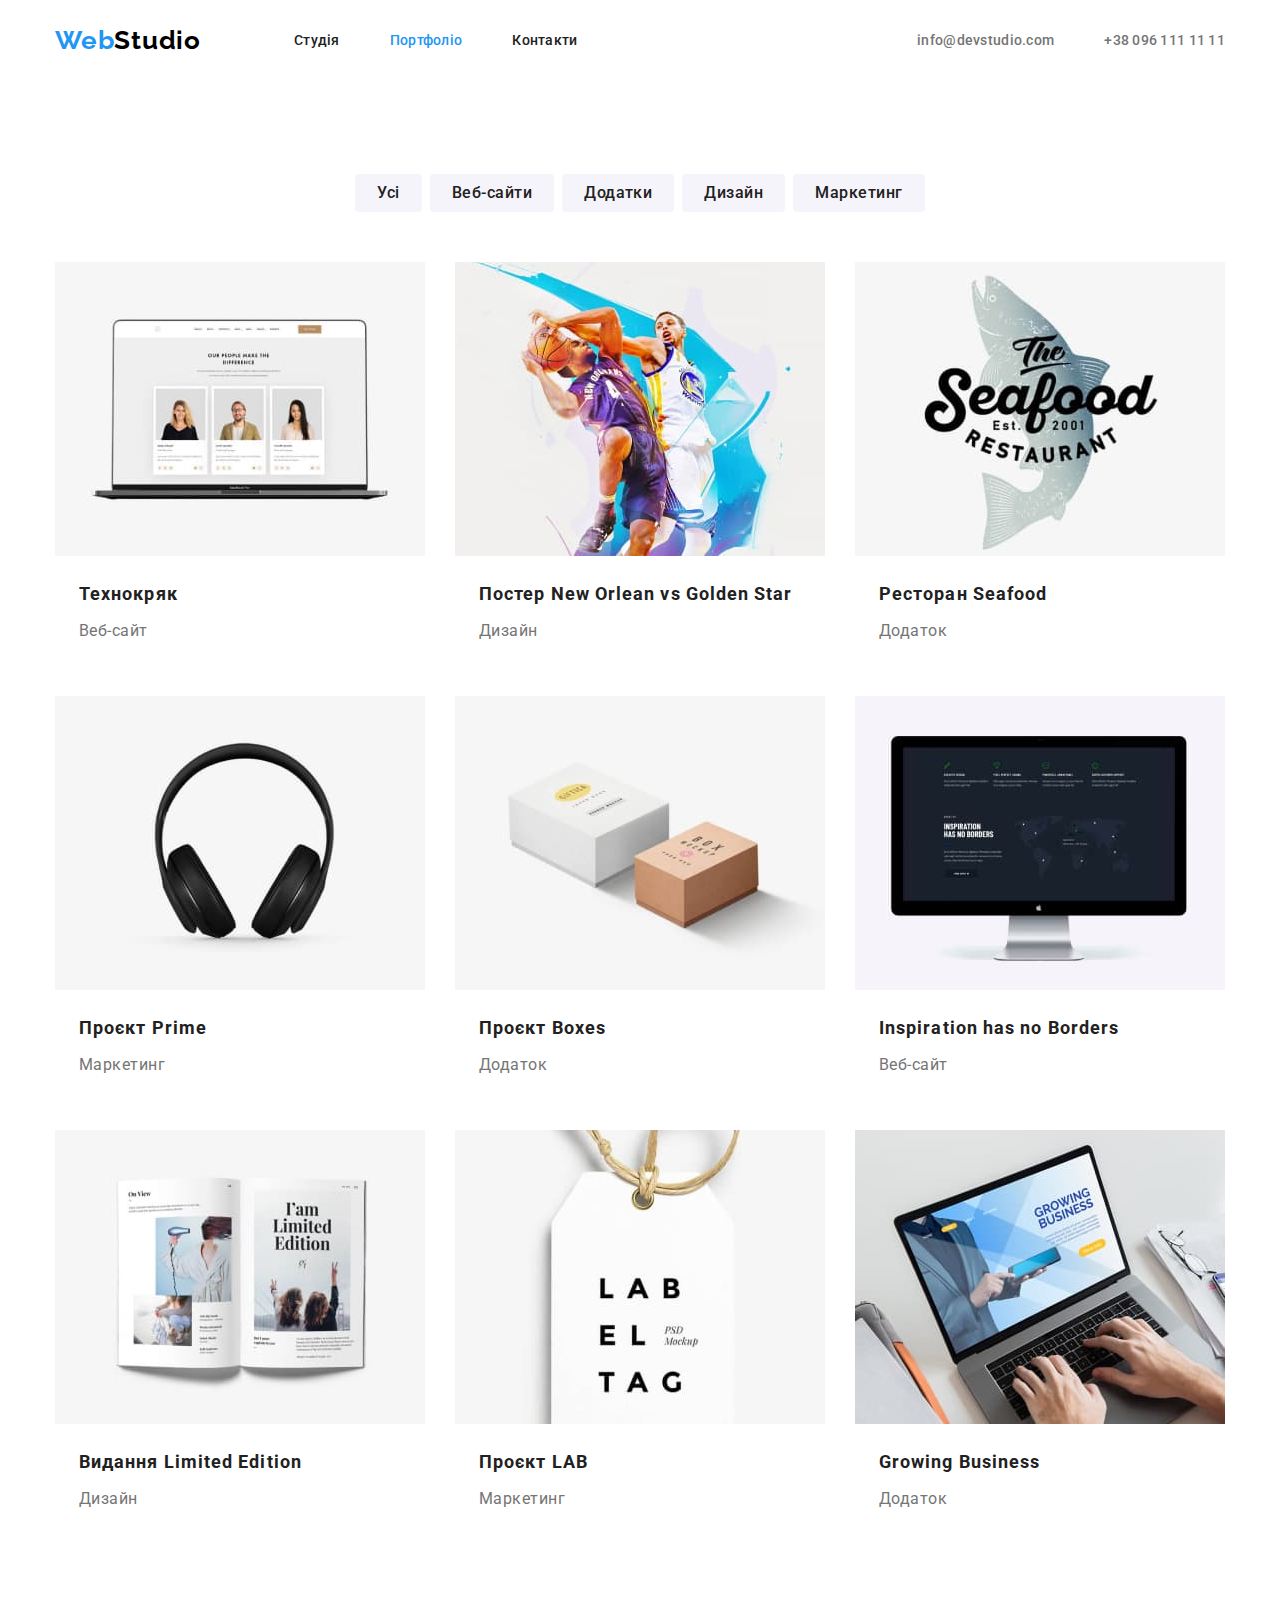
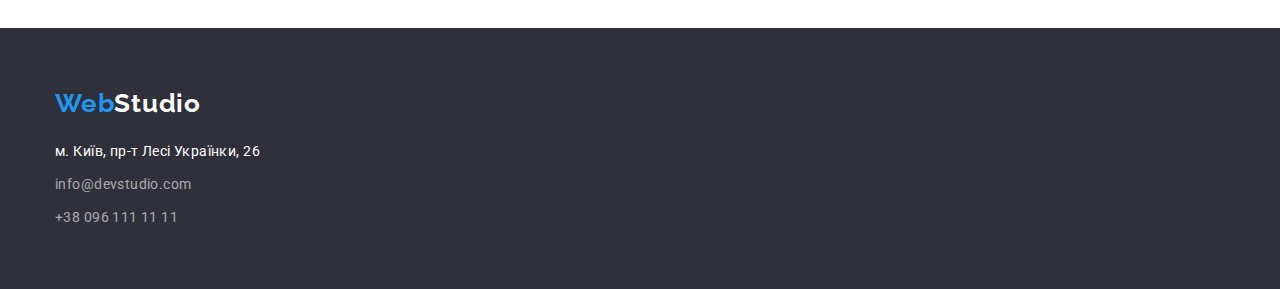
==== commit 4c87b201: "Update portfolio.html" ====
--- a/portfolio.html
+++ b/portfolio.html
@@ -20,126 +20,158 @@
 
     <!-- Шапка -->
 
-    <header class="header">
-        <div class="container">
-            <a href="./index.html" class="logo header-logo" lang="en-GB">Web<span
-                    class="header-logo-accent">Studio</span></a>
-            <nav>
-                <ul class="list">
-                    <li><a href="./index.html" class="header-navigation link">Студія</a></li>
-                    <li><a href="./portfolio.html" class="header-navigation link current">Портфоліо</a></li>
-                    <li><a href="" class="header-navigation link">Контакти</a></li>
+    <div class="main-container">
+        <header class="header">
+            <div class="header-container container">
+                <a href="./index.html" class="logo header-logo" lang="en-GB">Web<span
+                        class="header-logo-accent">Studio</span></a>
+                <nav>
+                    <ul class="site-nav list">
+                        <li class="item"><a href="./index.html" class="header-navigation link">Студія</a></li>
+                        <li class="item"><a href="./portfolio.html" class="header-navigation link current">Портфоліо</a>
+                        </li>
+                        <li class="item"><a href="" class="header-navigation link">Контакти</a></li>
+                    </ul>
+                </nav>
+                <ul class="nav-contacts list">
+                    <li class="item"><a href="mailto:info@devstudio.com"
+                            class="header-contacts link">info@devstudio.com</a>
+                    </li>
+                    <li class="item"><a href="tel:+380961111111" class="header-contacts link">+38 096 111 11 11</a></li>
                 </ul>
-            </nav>
-            <ul class="list">
-                <li><a href="mailto:info@devstudio.com" class="header-contacts link">info@devstudio.com</a></li>
-                <li><a href="tel:+380961111111" class="header-contacts link">+38 096 111 11 11</a></li>
-            </ul>
-        </div>
-    </header>
+            </div>
+        </header>
 
-    <!-- Головний контент -->
+        <!-- Головний контент -->
 
-    <main>
+        <main>
 
-        <section class="section">
-            <div class="container">
-                <ul class="list">
-                    <li><button class="filter" type="button">Усі</button></li>
-                    <li><button class="filter" type="button">Веб-сайти</button></li>
-                    <li><button class="filter" type="button">Додатки</button></li>
-                    <li><button class="filter" type="button">Дизайн</button></li>
-                    <li><button class="filter" type="button">Маркетинг</button></li>
-                </ul>
+            <section class="section">
+                <div class="portfolio-filter container">
+                    <ul class="filter-list list">
+                        <li class="item"><button class="filter" type="button">Усі</button></li>
+                        <li class="item"><button class="filter" type="button">Веб-сайти</button></li>
+                        <li class="item"><button class="filter" type="button">Додатки</button></li>
+                        <li class="item"><button class="filter" type="button">Дизайн</button></li>
+                        <li class="item"><button class="filter" type="button">Маркетинг</button></li>
+                    </ul>
 
+                    <h1 class="visually-hidden">Портфоліо</h1>
+                    <ul class="portfolio list portfolio-list">
+                        <li class="item">
+                            <a href="" class="link">
+                                <img src="./images/portfolio/tech.jpg" alt="Команда розробників" width="370">
+                                <div class="card">
+                                    <h2 class="portfolio-title">Технокряк</h2>
+                                    <p class="portfolio-text">Веб-сайт</p>
+                                </div>
+                            </a>
+                        </li>
+                        <li class="item">
+                            <a href="" class="link">
+                                <img src="./images/portfolio/poster.jpg" alt="Постер з баскетболістами">
+                                <div class="card">
+                                    <h2 class="portfolio-title">Постер <span lang="en-GB">New Orlean vs Golden
+                                            Star</span>
+                                    </h2>
+                                    <p class="portfolio-text">Дизайн</p>
+                                </div>
+                            </a>
+                        </li>
+                        <li class="item">
+                            <a href="" class="link">
+                                <img src="./images/portfolio/restaurant.jpg" alt="Логотип ресторану" width="370">
+                                <div class="card">
+                                    <h2 class="portfolio-title">Ресторан <span lang="en-GB">Seafood</span></h2>
+                                    <p class="portfolio-text">Додаток</p>
+                                </div>
+                            </a>
+                        </li>
+                        <li class="item">
+                            <a href="" class="link">
+                                <img src="./images/portfolio/project-prime.jpg" alt="Навушники для ПК" width="370">
+                                <div class="card">
+                                    <h2 class="portfolio-title">Проєкт <span lang="en-GB">Prime</span></h2>
+                                    <p class="portfolio-text">Маркетинг</p>
+                                </div>
+                            </a>
+                        </li>
+                        <li class="item">
+                            <a href="" class="link">
+                                <img src="./images/portfolio/project-boxes.jpg" alt="Дві коробки" width="370">
+                                <div class="card">
+                                    <h2 class="portfolio-title">Проєкт <span lang="en-GB">Boxes</span></h2>
+                                    <p class="portfolio-text">Додаток</p>
+                                </div>
+                            </a>
+                        </li>
+                        <li class="item">
+                            <a href="" class="link">
+                                <img src="./images/portfolio/inspiration.jpg" alt="Переваги компанії" width="370">
+                                <div class="card">
+                                    <h2 class="portfolio-title"><span lang="en-GB">Inspiration has no Borders</span>
+                                    </h2>
+                                    <p class="portfolio-text">Веб-сайт</p>
+                                </div>
+                            </a>
+                        </li>
+                        <li class="item">
+                            <a href="" class="link">
+                                <img src="./images/portfolio/limited-edition.jpg" alt="Відкрита книга" width="370">
+                                <div class="card">
+                                    <h2 class="portfolio-title">Видання <span lang="en-GB">Limited Edition</span></h2>
+                                    <p class="portfolio-text">Дизайн</p>
+                                </div>
+                            </a>
+                        </li>
+                        <li class="item">
+                            <a href="" class="link">
+                                <img src="./images/portfolio/project-lab.jpg" alt="Бірка товару" width="370">
+                                <div class="card">
+                                    <h2 class="portfolio-title">Проєкт <span lang="en-GB">LAB</span></h2>
+                                    <p class="portfolio-text">Маркетинг</p>
+                                </div>
+                            </a>
+                        </li>
+                        <li class="item">
+                            <a href="" class="link">
+                                <img src="./images/portfolio/growing-business.jpg" alt="Ноутбук" width="370">
+                                <div class="card">
+                                    <h2 class="portfolio-title"><span lang="en-GB">Growing Business</span></h2>
+                                    <p class="portfolio-text">Додаток</p>
+                                </div>
+                            </a>
+                        </li>
+                    </ul>
+                </div>
+            </section>
 
-                <h1 class="visually-hidden">Портфоліо</h1>
-                <ul class="portfolio list">
-                    <li>
-                        <a href="" class="link">
-                            <img src="./images/portfolio/tech.jpg" alt="Команда розробників" width="370">
-                            <h2 class="portfolio-title">Технокряк</h2>
-                            <p class="portfolio-text">Веб-сайт</p>
-                        </a>
-                    </li>
-                    <li>
-                        <a href="" class="link">
-                            <img src="./images/portfolio/poster.jpg" alt="Постер з баскетболістами">
-                            <h2 class="portfolio-title">Постер <span lang="en-GB">New Orlean vs Golden Star</span></h2>
-                            <p class="portfolio-text">Дизайн</p>
-                        </a>
-                    </li>
-                    <li>
-                        <a href="" class="link">
-                            <img src="./images/portfolio/restaurant.jpg" alt="Логотип ресторану" width="370">
-                            <h2 class="portfolio-title">Ресторан <span lang="en-GB">Seafood</span></h2>
-                            <p class="portfolio-text">Додаток</p>
-                        </a>
-                    </li>
-                    <li>
-                        <a href="" class="link">
-                            <img src="./images/portfolio/project-prime.jpg" alt="Навушники для ПК" width="370">
-                            <h2 class="portfolio-title">Проєкт <span lang="en-GB">Prime</span></h2>
-                            <p class="portfolio-text">Маркетинг</p>
-                        </a>
-                    </li>
-                    <li>
-                        <a href="" class="link">
-                            <img src="./images/portfolio/project-boxes.jpg" alt="Дві коробки" width="370">
-                            <h2 class="portfolio-title">Проєкт <span lang="en-GB">Boxes</span></h2>
-                            <p class="portfolio-text">Додаток</p>
-                        </a>
-                    </li>
-                    <li>
-                        <a href="" class="link">
-                            <img src="./images/portfolio/inspiration.jpg" alt="Переваги компанії" width="370">
-                            <h2 class="portfolio-title"><span lang="en-GB">Inspiration has no Borders</span></h2>
-                            <p class="portfolio-text">Веб-сайт</p>
-                        </a>
-                    </li>
-                    <li>
-                        <a href="" class="link">
-                            <img src="./images/portfolio/limited-edition.jpg" alt="Відкрита книга" width="370">
-                            <h2 class="portfolio-title">Видання <span lang="en-GB">Limited Edition</span></h2>
-                            <p class="portfolio-text">Дизайн</p>
-                        </a>
-                    </li>
-                    <li>
-                        <a href="" class="link">
-                            <img src="./images/portfolio/project-lab.jpg" alt="Бірка товару" width="370">
-                            <h2 class="portfolio-title">Проєкт <span lang="en-GB">LAB</span></h2>
-                            <p class="portfolio-text">Маркетинг</p>
-                        </a>
-                    </li>
-                    <li>
-                        <a href="" class="link">
-                            <img src="./images/portfolio/growing-business.jpg" alt="Ноутбук" width="370">
-                            <h2 class="portfolio-title"><span lang="en-GB">Growing Business</span></h2>
-                            <p class="portfolio-text">Додаток</p>
-                        </a>
-                    </li>
-                </ul>
+        </main>
 
-        </section>
-        </div>
-    </main>
+        <!-- Футер -->
 
-    <!-- Футер -->
+        <footer class="footer">
+            <div class="footer-container container">
+                <a href="./index.html" class="logo footer-logo">Web<span class="footer-logo-accent">Studio</span></a>
+                <address class="address">
+                    <ul class="footer-list list">
+                        <li class="item"><a href="https://goo.gl/maps/ipA3boGMYqaAEkKq8" class="footer-address link">м.
+                                Київ,
+                                пр-т
+                                Лесі
+                                Українки,
+                                26</a></li>
+                        <li class="item"><a href="mailto:info@devstudio.com"
+                                class="footer-mail link">info@devstudio.com</a>
+                        </li>
+                        <li class="item"><a href="tel:+380961111111" class="footer-phone link">+38 096 111 11 11</a>
+                        </li>
+                    </ul>
 
-    <footer class="footer">
-        <div class="container">
-            <a href="./index.html" class="logo footer-logo">Web<span class="footer-logo-accent">Studio</span></a>
-            <address class="address">
-                <ul class="list">
-                    <li><a href="https://goo.gl/maps/ipA3boGMYqaAEkKq8" class="footer-address link">м. Київ, пр-т Лесі
-                            Українки,
-                            26</a></li>
-                    <li><a href="mailto:info@devstudio.com" class="footer-mail link">info@devstudio.com</a></li>
-                    <li><a href="tel:+380961111111" class="footer-phone link">+38 096 111 11 11</a></li>
-                </ul>
-            </address>
-        </div>
-    </footer>
+                </address>
+            </div>
+        </footer>
+    </div>
 </body>
 
 </html>--- a/css/styles.css
+++ b/css/styles.css
@@ -36,6 +36,8 @@
 
 img {
 	display: block;
+	max-width: 100%;
+  height: auto;
 }
 
 .list {
@@ -65,6 +67,7 @@
 
 .section-title {
 	padding-bottom: 50px;
+
 	font-weight: 700;
 	font-size: 36px;
 	line-height: calc(42 / 36);
@@ -88,25 +91,57 @@
 	margin-left: auto;
 	margin-right: auto;
 	width: 1200px;
-
-	outline: 2px solid tomato;
-}
+}
+
 .section.padding-bottom {
 	padding-bottom: 0;
 }
 
 /*  Шапка  */
 
+.site-nav {
+	display: flex;
+}
+
+.site-nav .item:not(:last-child) {
+	margin-right: 50px;
+}
+
+.nav-contacts {
+	display: flex;
+	margin-left: auto;
+}
+
+.nav-contacts .item:not(:last-child) {
+	margin-right: 50px;
+}
+
+.header-container {
+	display: flex;
+	align-items: center;
+}
+
+.header-logo {
+	display: inline-block;
+	margin-right: 93px;
+}
+
 .header-logo-accent {
 	color: var(--logo-header);
 }
 
 .header-navigation {
+	display: block;
+	padding-top: 32px;
+	padding-bottom: 32px;
+
 	color: var(--main-text);
 }
 
 .header-contacts {
 	color: var(--secondary-text);
+	padding-top: 32px;
+	padding-bottom: 32px;
 }
 
 .header-navigation,
@@ -117,10 +152,6 @@
 	letter-spacing: 0.02em;
 }
 
-.header-logo {
-	display: inline-block;
-}
-
 /*  Шапка  */
 
 /* Герой */
@@ -136,6 +167,7 @@
 .hero-title {
 	margin-top: 0;
 	margin-bottom: 30px;
+
 	font-weight: 900;
 	font-size: 44px;
 	line-height: calc(60 / 44);
@@ -168,7 +200,7 @@
 
 /* Герой */
 
-/* Блок Чим ми займаємось */
+/* Блок Особливості */
 
 .visually-hidden {
 	position: absolute;
@@ -183,6 +215,18 @@
 	margin: -1px;
 }
 
+.features {
+	display: flex;
+}
+
+.features .item {
+	width: calc((100% - 3 * 30px) / 4);
+}
+
+.features .item:not(:last-child) {
+	margin-right: 30px;
+}
+
 .feature-title {
 	margin-top: 0;
 	margin-bottom: 10px;
@@ -195,15 +239,22 @@
 }
 
 .feature-text {
-	margin-top: 0;
-	margin-bottom: 0;
-
+	display: inline-block;
 	color: var(--secondary-text);
 	font-size: 14px;
 	line-height: calc(24 / 14);
 	letter-spacing: 0.03em;
 }
 
+/* Блок Особливості */
+
+/* Блок Чим ми займаємось */
+
+.activities {
+	display: flex;
+	justify-content: space-between;
+}
+
 /* Блок Чим ми займаємось */
 
 /* Наша команда */
@@ -211,7 +262,22 @@
 .secondary-background {
 	background-color: var(--background-color);
 }
+
+.team {
+	display: flex;
+	justify-content: space-between;
+}
+
+.team .item {
+	background-color: var(--background-color);
+	border: 2px;
+	border-color: var(--footer-background-color);
+}
+
 .team-title {
+	margin-top: 30px;
+	margin-bottom: 10px;
+
 	font-weight: 500;
 	font-size: 16px;
 	line-height: calc(19 / 16);
@@ -220,19 +286,36 @@
 }
 
 .team-text {
+	margin-bottom: 30px;
+
+	font-size: 16px;
+	line-height: calc(19 / 16);
+	letter-spacing: 0.03em;
+	text-align: center;
 	color: var(--secondary-text);
-	font-size: 16px;
-	line-height: calc(19 / 16);
-	letter-spacing: 0.03em;
-	text-align: center;
 }
 
 /* Наша команда */
 
 /* Футер */
+
+.footer-logo {
+	display: inline-block;
+	margin-top: 60px;
+	margin-bottom: 20px;
+}
 
 .footer-logo-accent {
 	color: var(--white-color);
+}
+
+.footer-list {
+	display: inline-block;
+	margin-bottom: 60px;
+}
+
+.footer-list .item:not(:last-child) {
+	margin-bottom: 9px;
 }
 
 .footer-address {
@@ -258,6 +341,16 @@
 /* Футер */
 
 /* Портфоліо */
+
+.filter-list {
+	display: flex;
+	justify-content: center;
+	margin-bottom: 50px;
+}
+
+.filter-list .item:not(:last-child) {
+	margin-right: 8px;
+}
 
 .filter {
 	font-family: inherit;
@@ -270,6 +363,7 @@
 	border-radius: 4px;
 	border: 0;
 	cursor: pointer;
+	padding: 6px 22px;
 }
 
 .filter:hover,
@@ -278,7 +372,14 @@
 	background: var(--accent);
 }
 
+.portfolio-list {
+	display: flex;
+	flex-wrap: wrap;
+	gap: 30px;
+}
+
 .portfolio-title {
+	margin: 20px 24px 4px;
 	color: var(--main-text);
 	font-weight: 700;
 	font-size: 18px;
@@ -287,6 +388,7 @@
 }
 
 .portfolio-text {
+	margin: 0 24px 20px;
 	color: var(--secondary-text);
 	font-size: 16px;
 	line-height: calc(30 / 16);
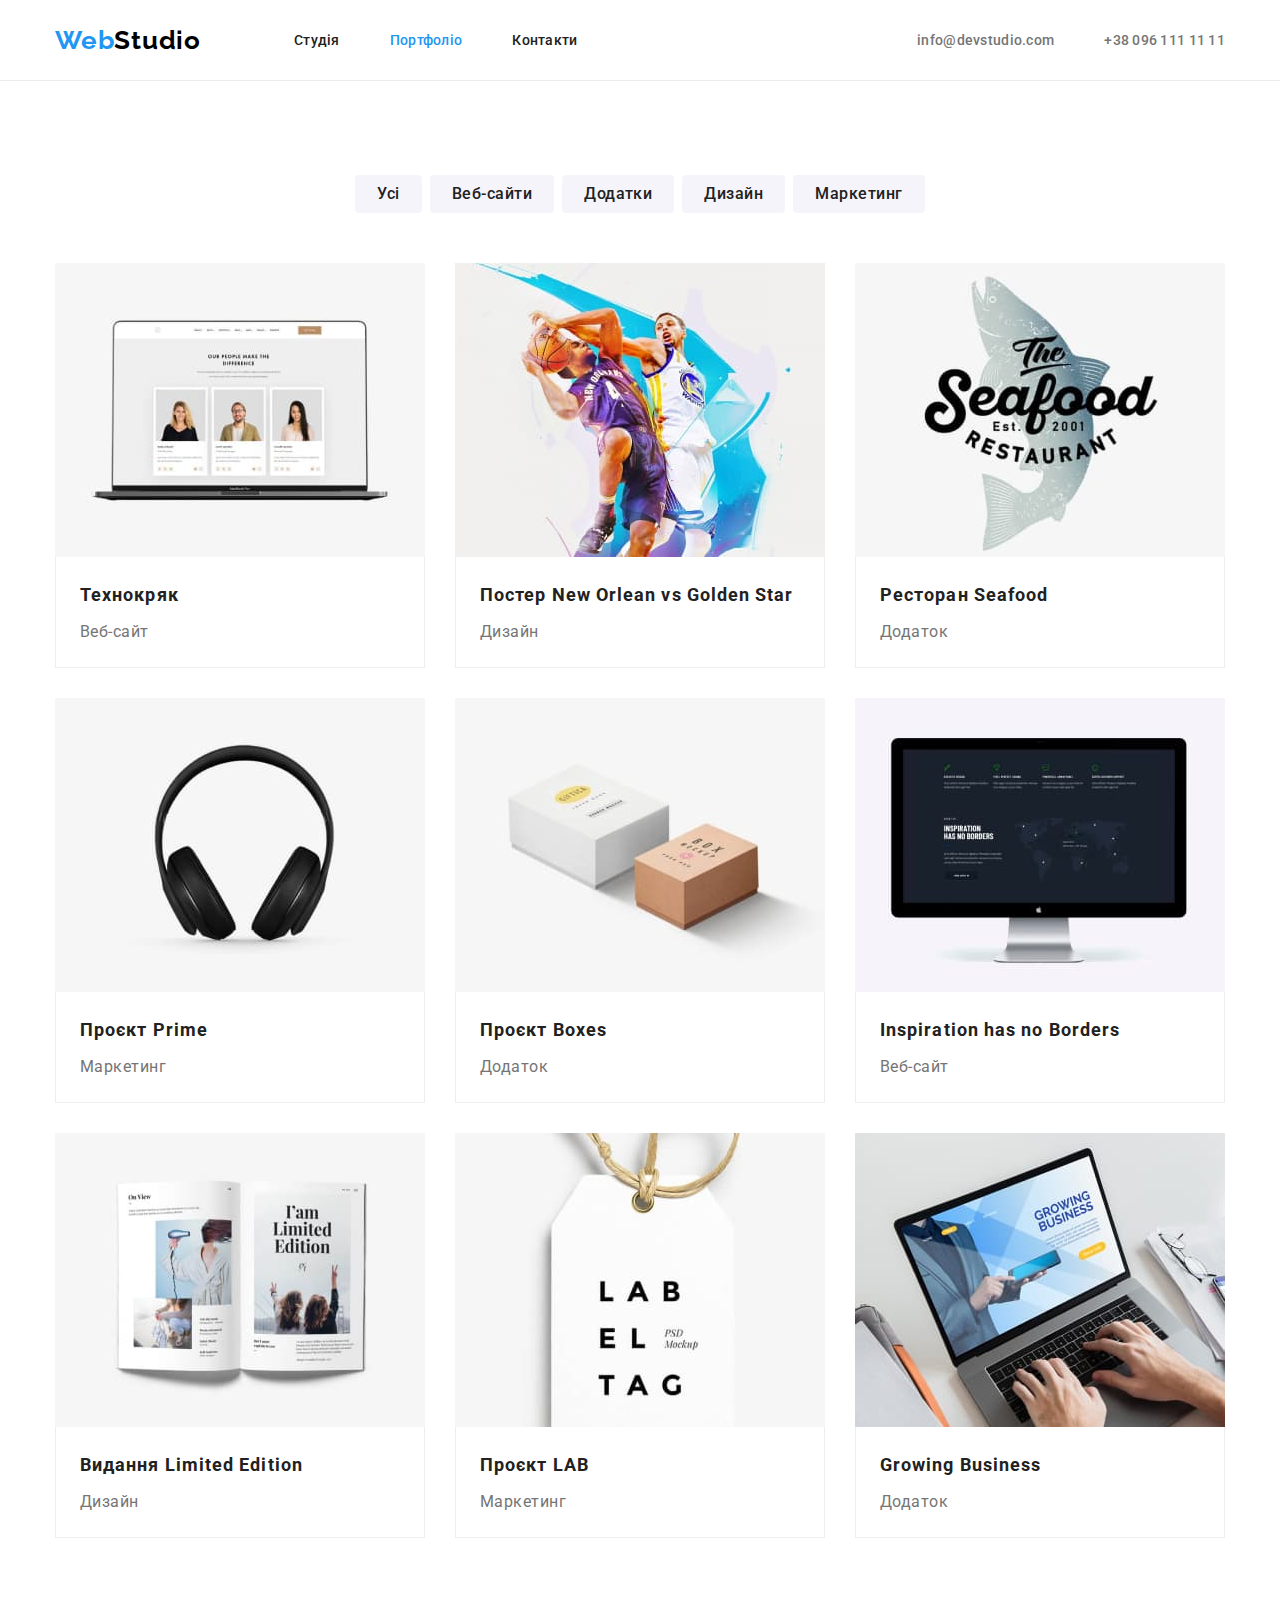
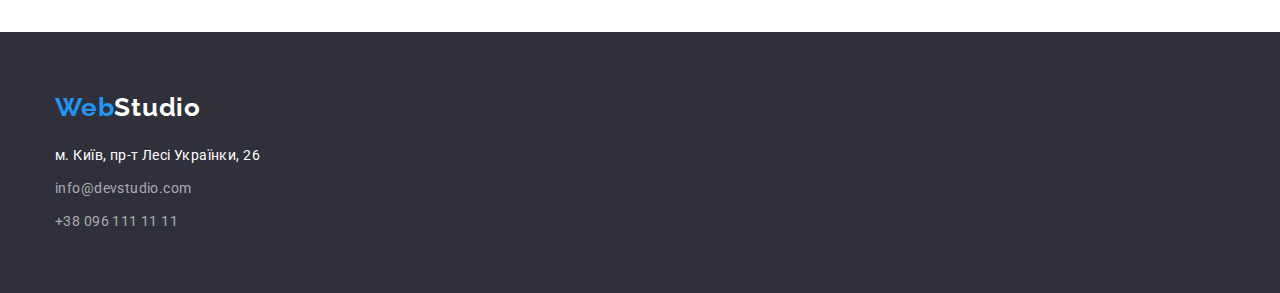
==== commit 4b23ce45: "Update portfolio.html" ====
--- a/portfolio.html
+++ b/portfolio.html
@@ -20,158 +20,154 @@
 
     <!-- Шапка -->
 
-    <div class="main-container">
-        <header class="header">
-            <div class="header-container container">
-                <a href="./index.html" class="logo header-logo" lang="en-GB">Web<span
-                        class="header-logo-accent">Studio</span></a>
-                <nav>
-                    <ul class="site-nav list">
-                        <li class="item"><a href="./index.html" class="header-navigation link">Студія</a></li>
-                        <li class="item"><a href="./portfolio.html" class="header-navigation link current">Портфоліо</a>
-                        </li>
-                        <li class="item"><a href="" class="header-navigation link">Контакти</a></li>
-                    </ul>
-                </nav>
-                <ul class="nav-contacts list">
-                    <li class="item"><a href="mailto:info@devstudio.com"
-                            class="header-contacts link">info@devstudio.com</a>
+    <header class="header">
+        <div class="header-container container">
+            <a href="./index.html" class="logo header-logo" lang="en-GB">Web<span
+                    class="header-logo-accent">Studio</span></a>
+            <nav>
+                <ul class="site-nav list">
+                    <li class="item"><a href="./index.html" class="header-navigation link">Студія</a></li>
+                    <li class="item"><a href="./portfolio.html" class="header-navigation link current">Портфоліо</a>
                     </li>
-                    <li class="item"><a href="tel:+380961111111" class="header-contacts link">+38 096 111 11 11</a></li>
+                    <li class="item"><a href="" class="header-navigation link">Контакти</a></li>
+                </ul>
+            </nav>
+            <ul class="nav-contacts list">
+                <li class="item"><a href="mailto:info@devstudio.com" class="header-contacts link">info@devstudio.com</a>
+                </li>
+                <li class="item"><a href="tel:+380961111111" class="header-contacts link">+38 096 111 11 11</a></li>
+            </ul>
+        </div>
+    </header>
+
+    <!-- Головний контент -->
+
+    <main>
+
+        <section class="section">
+            <div class="portfolio-filter container">
+                <ul class="filter-list list">
+                    <li class="item"><button class="filter" type="button">Усі</button></li>
+                    <li class="item"><button class="filter" type="button">Веб-сайти</button></li>
+                    <li class="item"><button class="filter" type="button">Додатки</button></li>
+                    <li class="item"><button class="filter" type="button">Дизайн</button></li>
+                    <li class="item"><button class="filter" type="button">Маркетинг</button></li>
+                </ul>
+
+                <h1 class="visually-hidden">Портфоліо</h1>
+                <ul class="portfolio list portfolio-list">
+                    <li class="item">
+                        <a href="" class="link">
+                            <img src="./images/portfolio/tech.jpg" alt="Команда розробників" width="370">
+                            <div class="card">
+                                <h2 class="portfolio-title">Технокряк</h2>
+                                <p class="portfolio-text">Веб-сайт</p>
+                            </div>
+                        </a>
+                    </li>
+                    <li class="item">
+                        <a href="" class="link">
+                            <img src="./images/portfolio/poster.jpg" alt="Постер з баскетболістами">
+                            <div class="card">
+                                <h2 class="portfolio-title">Постер <span lang="en-GB">New Orlean vs Golden
+                                        Star</span>
+                                </h2>
+                                <p class="portfolio-text">Дизайн</p>
+                            </div>
+                        </a>
+                    </li>
+                    <li class="item">
+                        <a href="" class="link">
+                            <img src="./images/portfolio/restaurant.jpg" alt="Логотип ресторану" width="370">
+                            <div class="card">
+                                <h2 class="portfolio-title">Ресторан <span lang="en-GB">Seafood</span></h2>
+                                <p class="portfolio-text">Додаток</p>
+                            </div>
+                        </a>
+                    </li>
+                    <li class="item">
+                        <a href="" class="link">
+                            <img src="./images/portfolio/project-prime.jpg" alt="Навушники для ПК" width="370">
+                            <div class="card">
+                                <h2 class="portfolio-title">Проєкт <span lang="en-GB">Prime</span></h2>
+                                <p class="portfolio-text">Маркетинг</p>
+                            </div>
+                        </a>
+                    </li>
+                    <li class="item">
+                        <a href="" class="link">
+                            <img src="./images/portfolio/project-boxes.jpg" alt="Дві коробки" width="370">
+                            <div class="card">
+                                <h2 class="portfolio-title">Проєкт <span lang="en-GB">Boxes</span></h2>
+                                <p class="portfolio-text">Додаток</p>
+                            </div>
+                        </a>
+                    </li>
+                    <li class="item">
+                        <a href="" class="link">
+                            <img src="./images/portfolio/inspiration.jpg" alt="Переваги компанії" width="370">
+                            <div class="card">
+                                <h2 class="portfolio-title"><span lang="en-GB">Inspiration has no Borders</span>
+                                </h2>
+                                <p class="portfolio-text">Веб-сайт</p>
+                            </div>
+                        </a>
+                    </li>
+                    <li class="item">
+                        <a href="" class="link">
+                            <img src="./images/portfolio/limited-edition.jpg" alt="Відкрита книга" width="370">
+                            <div class="card">
+                                <h2 class="portfolio-title">Видання <span lang="en-GB">Limited Edition</span></h2>
+                                <p class="portfolio-text">Дизайн</p>
+                            </div>
+                        </a>
+                    </li>
+                    <li class="item">
+                        <a href="" class="link">
+                            <img src="./images/portfolio/project-lab.jpg" alt="Бірка товару" width="370">
+                            <div class="card">
+                                <h2 class="portfolio-title">Проєкт <span lang="en-GB">LAB</span></h2>
+                                <p class="portfolio-text">Маркетинг</p>
+                            </div>
+                        </a>
+                    </li>
+                    <li class="item">
+                        <a href="" class="link">
+                            <img src="./images/portfolio/growing-business.jpg" alt="Ноутбук" width="370">
+                            <div class="card">
+                                <h2 class="portfolio-title"><span lang="en-GB">Growing Business</span></h2>
+                                <p class="portfolio-text">Додаток</p>
+                            </div>
+                        </a>
+                    </li>
                 </ul>
             </div>
-        </header>
+        </section>
 
-        <!-- Головний контент -->
+    </main>
 
-        <main>
+    <!-- Футер -->
 
-            <section class="section">
-                <div class="portfolio-filter container">
-                    <ul class="filter-list list">
-                        <li class="item"><button class="filter" type="button">Усі</button></li>
-                        <li class="item"><button class="filter" type="button">Веб-сайти</button></li>
-                        <li class="item"><button class="filter" type="button">Додатки</button></li>
-                        <li class="item"><button class="filter" type="button">Дизайн</button></li>
-                        <li class="item"><button class="filter" type="button">Маркетинг</button></li>
-                    </ul>
+    <footer class="footer">
+        <div class="footer-container container">
+            <a href="./index.html" class="logo footer-logo">Web<span class="footer-logo-accent">Studio</span></a>
+            <address class="address">
+                <ul class="footer-list list">
+                    <li class="item"><a href="https://goo.gl/maps/ipA3boGMYqaAEkKq8" class="footer-address link">м.
+                            Київ,
+                            пр-т
+                            Лесі
+                            Українки,
+                            26</a></li>
+                    <li class="item"><a href="mailto:info@devstudio.com" class="footer-mail link">info@devstudio.com</a>
+                    </li>
+                    <li class="item"><a href="tel:+380961111111" class="footer-phone link">+38 096 111 11 11</a>
+                    </li>
+                </ul>
 
-                    <h1 class="visually-hidden">Портфоліо</h1>
-                    <ul class="portfolio list portfolio-list">
-                        <li class="item">
-                            <a href="" class="link">
-                                <img src="./images/portfolio/tech.jpg" alt="Команда розробників" width="370">
-                                <div class="card">
-                                    <h2 class="portfolio-title">Технокряк</h2>
-                                    <p class="portfolio-text">Веб-сайт</p>
-                                </div>
-                            </a>
-                        </li>
-                        <li class="item">
-                            <a href="" class="link">
-                                <img src="./images/portfolio/poster.jpg" alt="Постер з баскетболістами">
-                                <div class="card">
-                                    <h2 class="portfolio-title">Постер <span lang="en-GB">New Orlean vs Golden
-                                            Star</span>
-                                    </h2>
-                                    <p class="portfolio-text">Дизайн</p>
-                                </div>
-                            </a>
-                        </li>
-                        <li class="item">
-                            <a href="" class="link">
-                                <img src="./images/portfolio/restaurant.jpg" alt="Логотип ресторану" width="370">
-                                <div class="card">
-                                    <h2 class="portfolio-title">Ресторан <span lang="en-GB">Seafood</span></h2>
-                                    <p class="portfolio-text">Додаток</p>
-                                </div>
-                            </a>
-                        </li>
-                        <li class="item">
-                            <a href="" class="link">
-                                <img src="./images/portfolio/project-prime.jpg" alt="Навушники для ПК" width="370">
-                                <div class="card">
-                                    <h2 class="portfolio-title">Проєкт <span lang="en-GB">Prime</span></h2>
-                                    <p class="portfolio-text">Маркетинг</p>
-                                </div>
-                            </a>
-                        </li>
-                        <li class="item">
-                            <a href="" class="link">
-                                <img src="./images/portfolio/project-boxes.jpg" alt="Дві коробки" width="370">
-                                <div class="card">
-                                    <h2 class="portfolio-title">Проєкт <span lang="en-GB">Boxes</span></h2>
-                                    <p class="portfolio-text">Додаток</p>
-                                </div>
-                            </a>
-                        </li>
-                        <li class="item">
-                            <a href="" class="link">
-                                <img src="./images/portfolio/inspiration.jpg" alt="Переваги компанії" width="370">
-                                <div class="card">
-                                    <h2 class="portfolio-title"><span lang="en-GB">Inspiration has no Borders</span>
-                                    </h2>
-                                    <p class="portfolio-text">Веб-сайт</p>
-                                </div>
-                            </a>
-                        </li>
-                        <li class="item">
-                            <a href="" class="link">
-                                <img src="./images/portfolio/limited-edition.jpg" alt="Відкрита книга" width="370">
-                                <div class="card">
-                                    <h2 class="portfolio-title">Видання <span lang="en-GB">Limited Edition</span></h2>
-                                    <p class="portfolio-text">Дизайн</p>
-                                </div>
-                            </a>
-                        </li>
-                        <li class="item">
-                            <a href="" class="link">
-                                <img src="./images/portfolio/project-lab.jpg" alt="Бірка товару" width="370">
-                                <div class="card">
-                                    <h2 class="portfolio-title">Проєкт <span lang="en-GB">LAB</span></h2>
-                                    <p class="portfolio-text">Маркетинг</p>
-                                </div>
-                            </a>
-                        </li>
-                        <li class="item">
-                            <a href="" class="link">
-                                <img src="./images/portfolio/growing-business.jpg" alt="Ноутбук" width="370">
-                                <div class="card">
-                                    <h2 class="portfolio-title"><span lang="en-GB">Growing Business</span></h2>
-                                    <p class="portfolio-text">Додаток</p>
-                                </div>
-                            </a>
-                        </li>
-                    </ul>
-                </div>
-            </section>
-
-        </main>
-
-        <!-- Футер -->
-
-        <footer class="footer">
-            <div class="footer-container container">
-                <a href="./index.html" class="logo footer-logo">Web<span class="footer-logo-accent">Studio</span></a>
-                <address class="address">
-                    <ul class="footer-list list">
-                        <li class="item"><a href="https://goo.gl/maps/ipA3boGMYqaAEkKq8" class="footer-address link">м.
-                                Київ,
-                                пр-т
-                                Лесі
-                                Українки,
-                                26</a></li>
-                        <li class="item"><a href="mailto:info@devstudio.com"
-                                class="footer-mail link">info@devstudio.com</a>
-                        </li>
-                        <li class="item"><a href="tel:+380961111111" class="footer-phone link">+38 096 111 11 11</a>
-                        </li>
-                    </ul>
-
-                </address>
-            </div>
-        </footer>
-    </div>
+            </address>
+        </div>
+    </footer>
 </body>
 
 </html>--- a/css/styles.css
+++ b/css/styles.css
@@ -15,6 +15,8 @@
 	--white-trasparent: rgba(255, 255, 255, 0.6);
 	--footer-background-color: #2f303a;
 	--button-background-hover: #188ce8;
+	--border-header-color: #ececec;
+	--border-portfolio-item: #eeeeee;
 }
 
 body {
@@ -37,7 +39,7 @@
 img {
 	display: block;
 	max-width: 100%;
-  height: auto;
+	height: auto;
 }
 
 .list {
@@ -83,6 +85,12 @@
 	letter-spacing: 0.03em;
 
 	color: var(--accent);
+}
+
+.main-container {
+	margin-left: auto;
+	margin-right: auto;
+	width: 1600px;
 }
 
 .container {
@@ -121,6 +129,10 @@
 	align-items: center;
 }
 
+.header {
+	border-bottom: 1px solid var(--border-header-color);
+}
+
 .header-logo {
 	display: inline-block;
 	margin-right: 93px;
@@ -161,11 +173,11 @@
 }
 
 .background {
+	padding: 200px 452px;
 	background-color: var(--footer-background-color);
 }
 
 .hero-title {
-	margin-top: 0;
 	margin-bottom: 30px;
 
 	font-weight: 900;
@@ -268,14 +280,16 @@
 	justify-content: space-between;
 }
 
-.team .item {
+.team .card {
+	padding: 30px;
+
 	background-color: var(--background-color);
-	border: 2px;
-	border-color: var(--footer-background-color);
+	box-shadow: 0px 1px 3px rgba(0, 0, 0, 0.12), 0px 1px 1px rgba(0, 0, 0, 0.14),
+		0px 2px 1px rgba(0, 0, 0, 0.2);
+	border-radius: 0px 0px 4px 4px;
 }
 
 .team-title {
-	margin-top: 30px;
 	margin-bottom: 10px;
 
 	font-weight: 500;
@@ -286,8 +300,6 @@
 }
 
 .team-text {
-	margin-bottom: 30px;
-
 	font-size: 16px;
 	line-height: calc(19 / 16);
 	letter-spacing: 0.03em;
@@ -378,8 +390,15 @@
 	gap: 30px;
 }
 
+.portfolio .card {
+	padding: 20px 24px;
+	border: 1px solid var(--border-portfolio-item);
+	border-top: 0;
+}
+
 .portfolio-title {
-	margin: 20px 24px 4px;
+	margin-bottom: 4px;
+
 	color: var(--main-text);
 	font-weight: 700;
 	font-size: 18px;
@@ -388,7 +407,6 @@
 }
 
 .portfolio-text {
-	margin: 0 24px 20px;
 	color: var(--secondary-text);
 	font-size: 16px;
 	line-height: calc(30 / 16);
